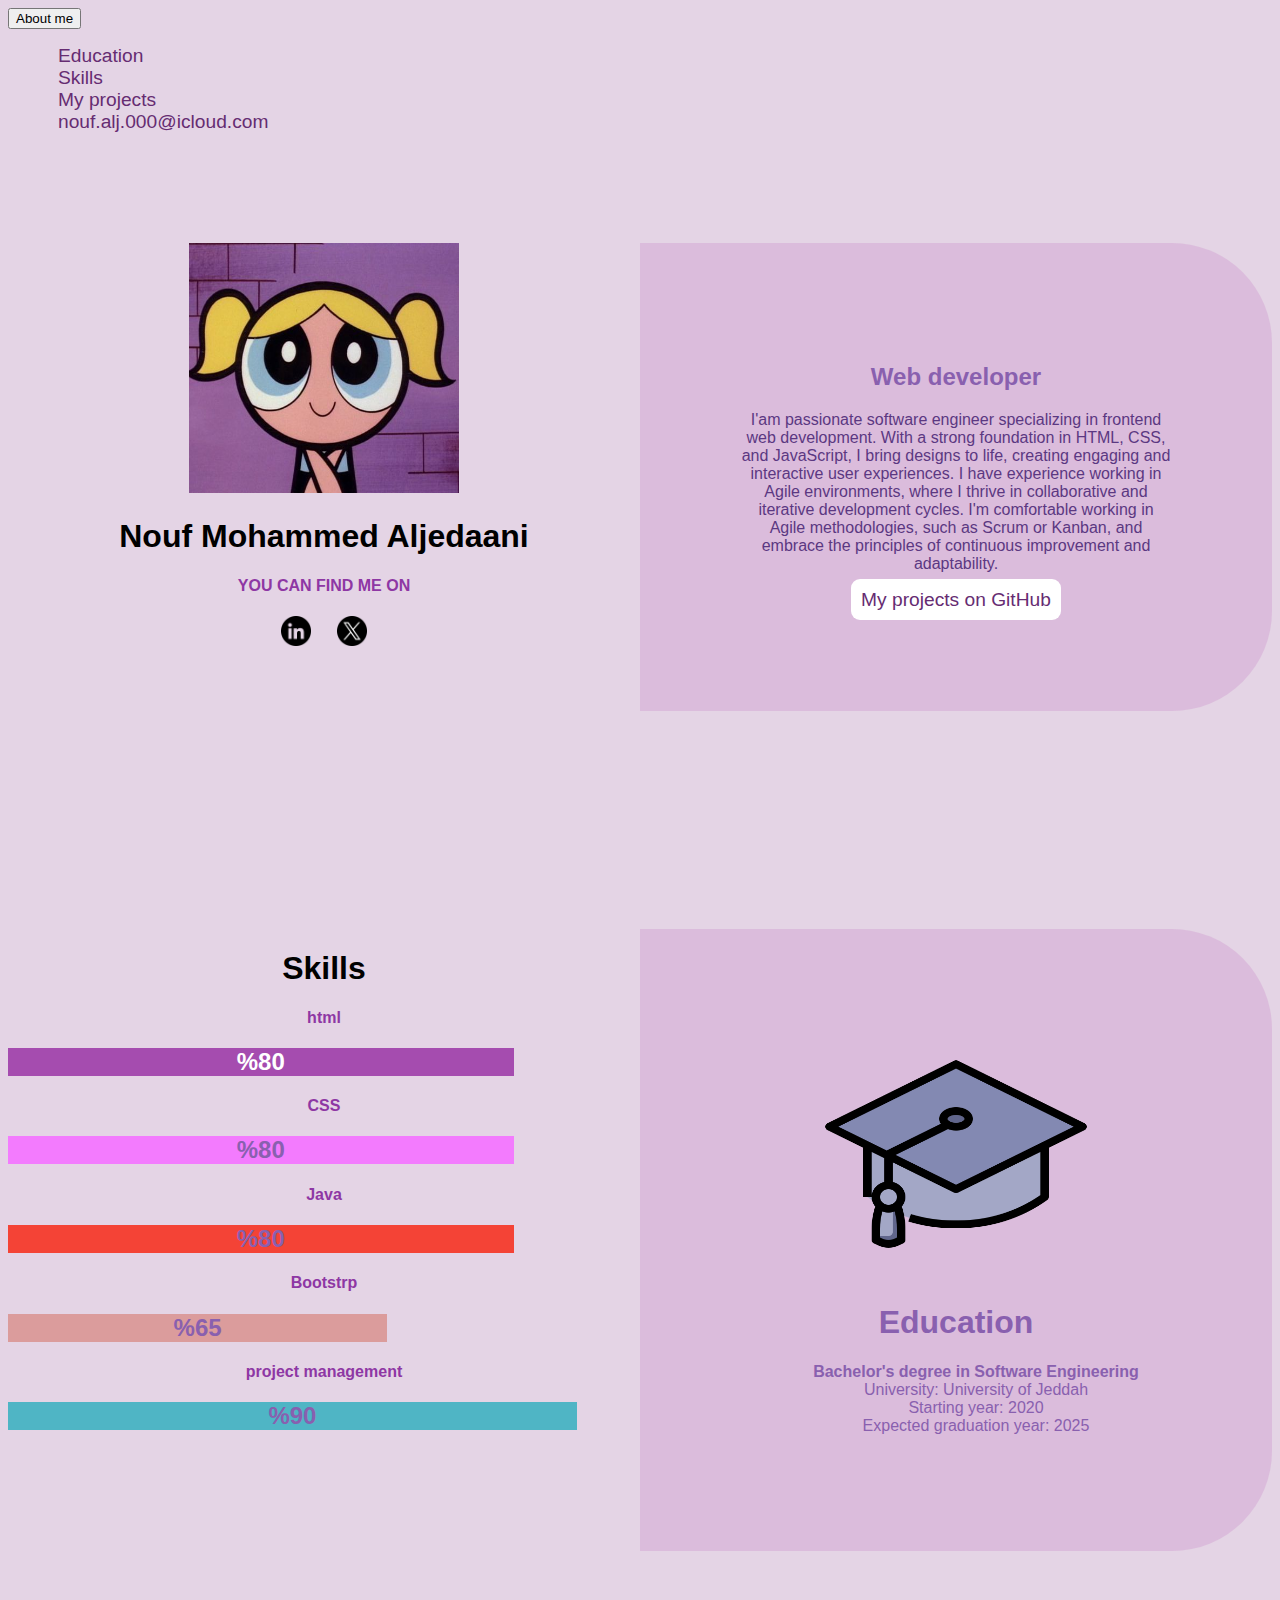
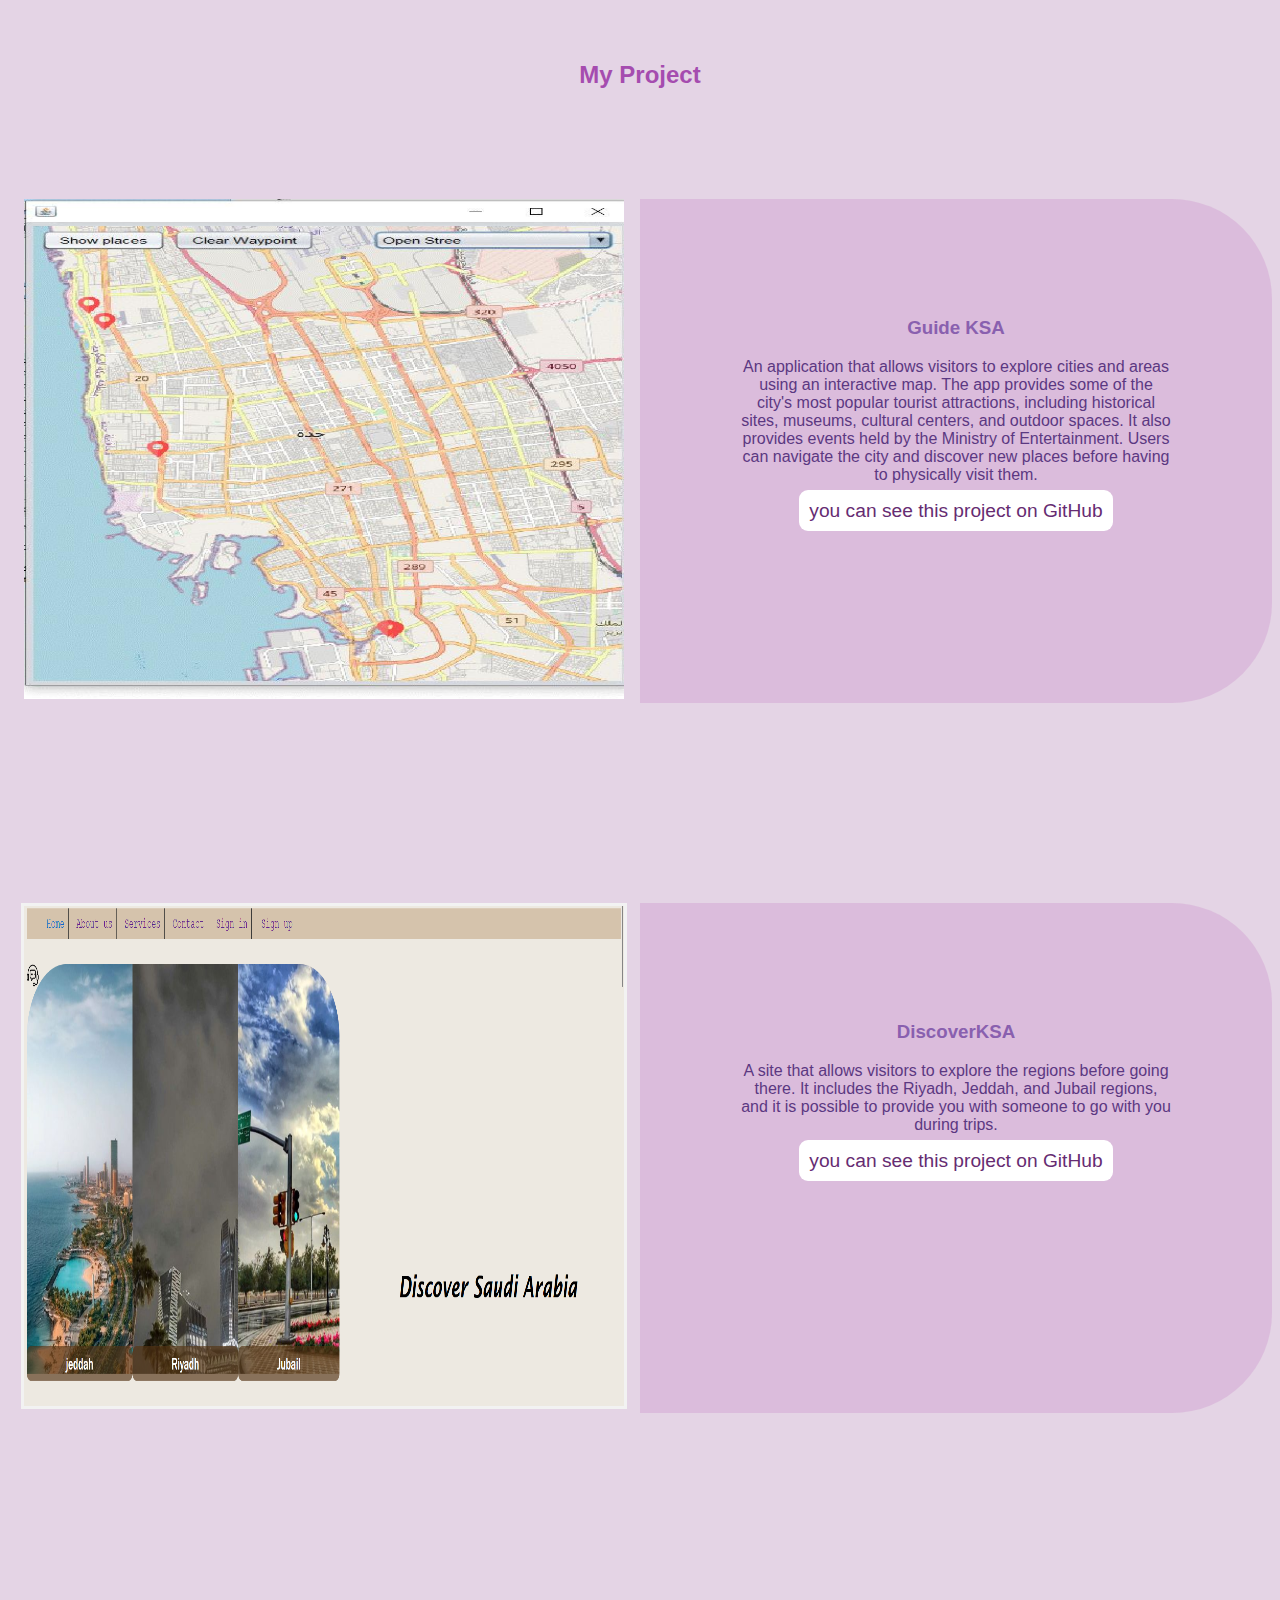
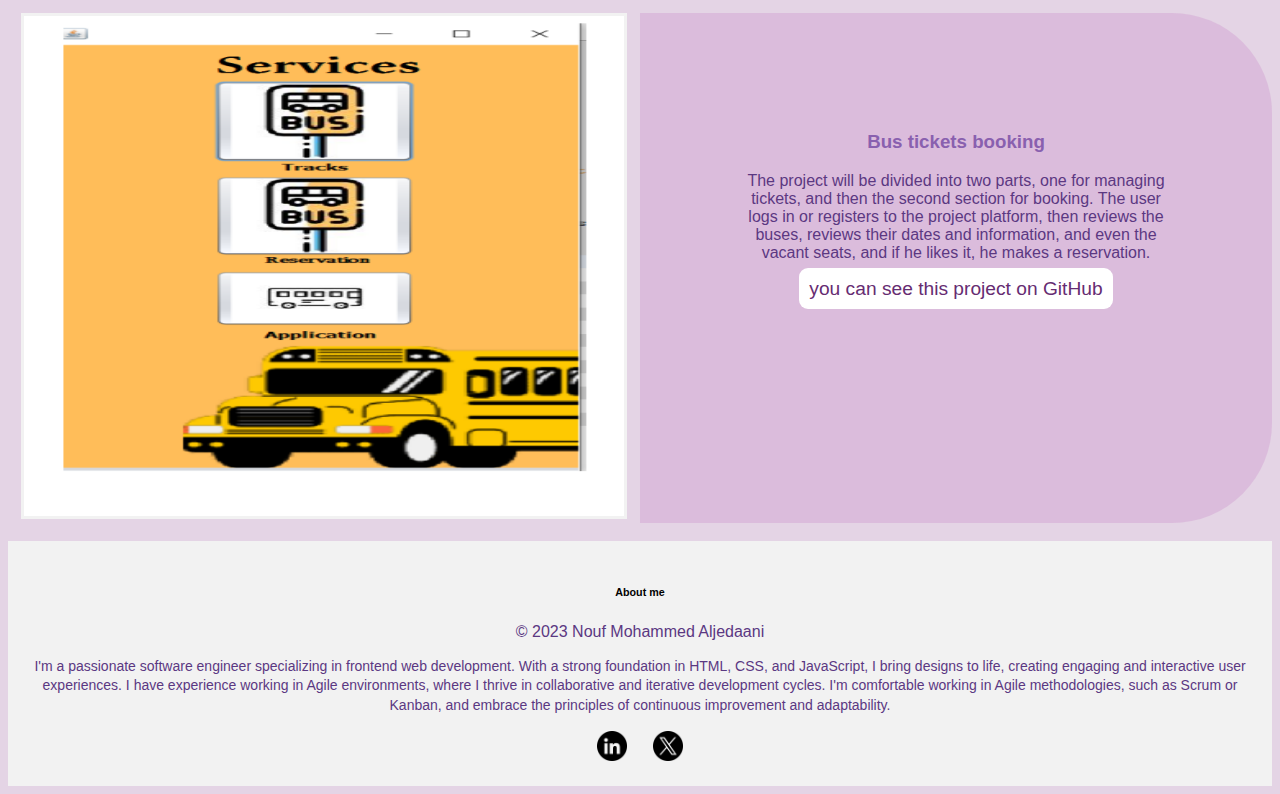
==== My_Resume/ForHtml/index.html @ b9fa80d3 "//change2" ====
<!DOCTYPE html>
<html lang="en">
<head>
    <meta charset="UTF-8">
    <meta name="viewport" content="width=device-width, initial-scale=1.0">
    <link href="https://cdn.jsdelivr.net/npm/bootstrap@5.3.2/dist/css/bootstrap.min.css" rel="stylesheet" integrity="sha384-T3c6CoIi6uLrA9TneNEoa7RxnatzjcDSCmG1MXxSR1GAsXEV/Dwwykc2MPK8M2HN" crossorigin="anonymous">
    <script src="https://cdn.jsdelivr.net/npm/bootstrap@5.3.2/dist/js/bootstrap.bundle.min.js" integrity="sha384-C6RzsynM9kWDrMNeT87bh95OGNyZPhcTNXj1NW7RuBCsyN/o0jlpcV8Qyq46cDfL" crossorigin="anonymous"></script>
    <title>HomePageForNouf</title>
    <link rel="stylesheet" href="/My_Resume/ForCSS/ForHomePage.css">
</head>
<body>

    <header>

        

<nav class="dropdown">
  <button class="btn bt-secondary dropdown-toggle" data-bs-toggle="dropdown" aria-expanded="false">
    About me
  </button>
  <ul class="dropdown-menu">
    <li><a class="dropdown-item" href="#Education">Education</a></li>
    <li><a class="dropdown-item" href="#Skills">Skills</a></li>
    <li><a class="dropdown-item" href="#Myprojects">My projects</a></li>
    <li><a class="dropdown-item" href="mailto:nouf.alj.000@icloud.com">nouf.alj.000@icloud.com</a></li>


  </ul>
</nav>

    </header>



    <main>

    <section class="Desgin_all_content">
   
        

        <section class="left_side" > <!--left side here i am going to put image and my SM-->

          
               
                  <img class="rounded-circle" src = "/My_Resume/image/NOuf.jpg" alt = "personal_image" width="270" height="250"><!--here i used bootsrap class rounded-circle-->
                  <h1>Nouf Mohammed Aljedaani</h1>
                

                
    
             
             <h4>YOU CAN FIND ME ON </h4>

              <a href="https://www.linkedin.com/in/nouf-mohammed-14ba9a284/" target="_blank"><img src="/My_Resume/image/linkedin.png" alt="" width="30" height="30"> </a>
              <a href="https://twitter.com/naz_nouf" target="_blank"><img src="/My_Resume/image/twitter(1).png" alt="" width="30" height="30"></a>



        </section>



        
        <section class="right_side"><!--right side-->

            <h2>Web developer</h2>

             <p>I'am passionate software engineer specializing in frontend web development.
                With a strong foundation in HTML, CSS, and JavaScript, I bring designs to life, 
                creating engaging and interactive user experiences.
                I have experience working in Agile environments, where I thrive in collaborative and iterative development cycles. 
                I'm comfortable working in Agile methodologies, such as Scrum or Kanban, and embrace the principles of continuous improvement and adaptability.</p>
          <a href="https://github.com/EngllNouf" class="GitHub" target="_blank">My projects on GitHub</a>
        </section>
    



        

      </section>



        






    <br><br><br><br>



   


<!--التعليمم-->
<br  id="Education"><br id="Skills">
  


<section class="Desgin_all_content">
 
        <section class="left_side"> <!--left side here i am going to put image and my SM-->
           
          <h1>Skills</h1>
             <h4>html</h4>
            <h2 class="html">%80</h2>
        
      
        
          
            <h4>CSS</h4> 
            <h2 class="css">%80</h2>
          

                      
            <h4>Java</h4>
            <h2 class="Java">%80</h2>
        
      
        
          
            <h4>Bootstrp</h4> 
            <h2 class="bootsrap">%65</h2>
           
                      
            <h4>project management</h4>
            <h2 class="JavaScript">%90</h2>
        
      
        
          
            
        
       
       
       
        
          </section>


  
        
        <section class="right_side"><!--right side-->
           
          <img  src = "/My_Resume/image/education.png"    alt = "education" width="270" height="250"><!--here i used bootsrap class rounded-circle-->
        
          <h1>Education</h1>
             
          
          <ul>
            <li>
              <strong>Bachelor's degree in Software Engineering</strong>
              <br>University: University of Jeddah
              <br>Starting year: 2020
              <br>Expected graduation year: 2025
            </li>
          </ul>

           
        </section>
   

        
</section>
 

      <br> <br><br><br><br>
      
      <h2 id="Myprojects">My Project</h2>


       
     
    <section class="Desgin_all_content">

       
      <section class="left_side">
        <img src="/My_Resume/image/guideKsa.jpg" alt="project1 pic for Guide KSA " width="600" height="500"> 
       </section>
       
        <section class="right_side">

          <h3>Guide KSA</h3>
          <p>An application that allows visitors to explore cities and areas using an interactive map. 
            The app provides some of the city's most popular tourist attractions, including historical sites, museums, cultural centers, 
            and outdoor spaces. It also provides events held by the Ministry of Entertainment.
             Users can navigate the city and discover new places before having to physically visit them.</p>
            <a href="https://github.com/EngllNouf/GuideKSA_LastUpdated" class="GitHub">you can see this project  on GitHub</a>
        </section>

      </section>  

     
        <br>  <br>  <br>  <br>  <br>
    
        <section class="Desgin_all_content">


        <section class="left_side">

          <img src="/My_Resume/image/discoverksa.png" alt="Project 1" width="600" height="500" class="imageOfProject">

         </section>
      

        <section class="right_side">
     
          <h3>DiscoverKSA</h3>
          <p>A site that allows visitors to explore the regions before going there. It includes the Riyadh, Jeddah, and Jubail regions, 
            and it is possible to provide you with someone to go with you during trips.</p>
           
             <a href="https://github.com/EngllNouf/DiscoverKSA" class="GitHub">you can see this project  on GitHub</a>
        </section>

        

      
      </section>

        
             
        
  
      <br>  <br>  <br>  <br>  <br>
    


    
              
      <section class="Desgin_all_content">
             
            <section class="left_side">
              <img src="/My_Resume/image/bus.png" alt="Project 1" width="600" height="500" class="imageOfProject">
                
          </section>
            <section class="right_side">
              <h3>Bus tickets booking</h3>
              <p>The project will be divided into two parts, one for managing tickets, and then the second section for 
                booking.
                The user logs in or registers to the project platform, then reviews the buses, reviews their dates and 
                information, and even the vacant seats, and if he likes it, he makes a reservation.</p>
             
                <a href="https://github.com/EngllNouf/Bus-tickets-booking" class="GitHub">you can see this project  on GitHub</a>
            </section>
          
           
           
          </section>
      
  
    
      <br>

      

</main>


<footer>

  <h6>About me</h6>

    <p>&copy; 2023 Nouf Mohammed Aljedaani</p>
    <div class="talk-footer">
      <p>I'm a passionate software engineer specializing in frontend web development. With a strong foundation in HTML, CSS, and JavaScript, I bring designs to life, creating engaging and interactive user experiences. I have experience working in Agile environments, where I thrive in collaborative and iterative development cycles. I'm comfortable working in Agile methodologies, such as Scrum or Kanban, and embrace the principles of continuous improvement and adaptability.</p>
    </div>

  <p></p>
  <a href="https://www.linkedin.com/in/nouf-mohammed-14ba9a284/"><img src="/My_Resume/image/linkedin.png" alt="" width="30" height="30"> </a>
  <a href="https://twitter.com/naz_nouf"><img src="/My_Resume/image/twitter(1).png" alt="" width="30" height="30"></a>


  

 




</footer>
---- My_Resume/ForCSS/ForHomePage.css ----
body {
  font-family: 'Gill Sans', 'Gill Sans MT', Calibri, 'Trebuchet MS', sans-serif;
  background-color: rgb(228, 212, 229);
}

a {
  color: rgb(102, 44, 114);
  text-decoration: none;
  font-size: larger;
  padding: 10px;
  border-radius: 9px;
}

.fornavlink:hover {
  background-color: rgb(117, 82, 114);
}

.GitHub:link {
  background-color: rgb(255, 255, 255);
}

.Desgin_all_content {
  display: grid;
  grid-template-columns: 1fr 1fr;
  margin-top: 110px;
}

.left_side {
  text-align: center;
}

.right_side {
  padding-top: 111px;
  text-align: center;
  padding: 100px;
  background-color: rgba(209, 156, 209, 0.426);
  border-radius: 0px 100px 100px 0px;
  color: rgb(137, 96, 175);
}
ul{
  list-style: none;
}

.html {
  width: 80%;
  background-color: #34906e;
}
.css {
  width: 80%;
  background-color: #f37bfe;
}
.Java {
  width: 80%;
  background-color: #f44336;
}
.bootsrap {
  width: 60%;
  background-color: #db9c9c;
}
.JavaScript {
  width: 90%;
  background-color: #4fb5c5;
}

h2 {
  color: rgb(137, 96, 175);
}

p {
  color: rgb(91, 56, 130);
}

h4 {
  color: rgb(142, 55, 164);
}
#Myprojects{
   
  text-align: center;
  color: #a54caf;   
}
.Skills {
  width: 200px;
  padding: 10px;
  border-radius: 5px;
  margin-bottom: 10px;
}

.html {
  background-color: #a54caf;
  color: white;
}

footer {
  background-color: #f2f2f2;
  padding: 20px;
  text-align: center;
}

.talk-footer {
  font-size: 14px;
  line-height: 1.4;
  color: #777777;
}

.BigContiner {
  display: grid;
  grid-template-columns: 1fr 1fr;
}

.imageOfProject {
  border: 3px solid #f2f2f2;
}

h1 {
  text-align: center;
}


@media screen and (max-width: 576px) {
  .Desgin_all_content {
    display: grid;
    grid-template-columns: 1fr;
    
  }
}




@media screen and (min-width: 357px) and (max-width: 992px) {
  .Desgin_all_content {
    
   
    display: grid;
    grid-template-columns: 1fr;
    
  }
  .left_side{
    width: 800px;

}

}
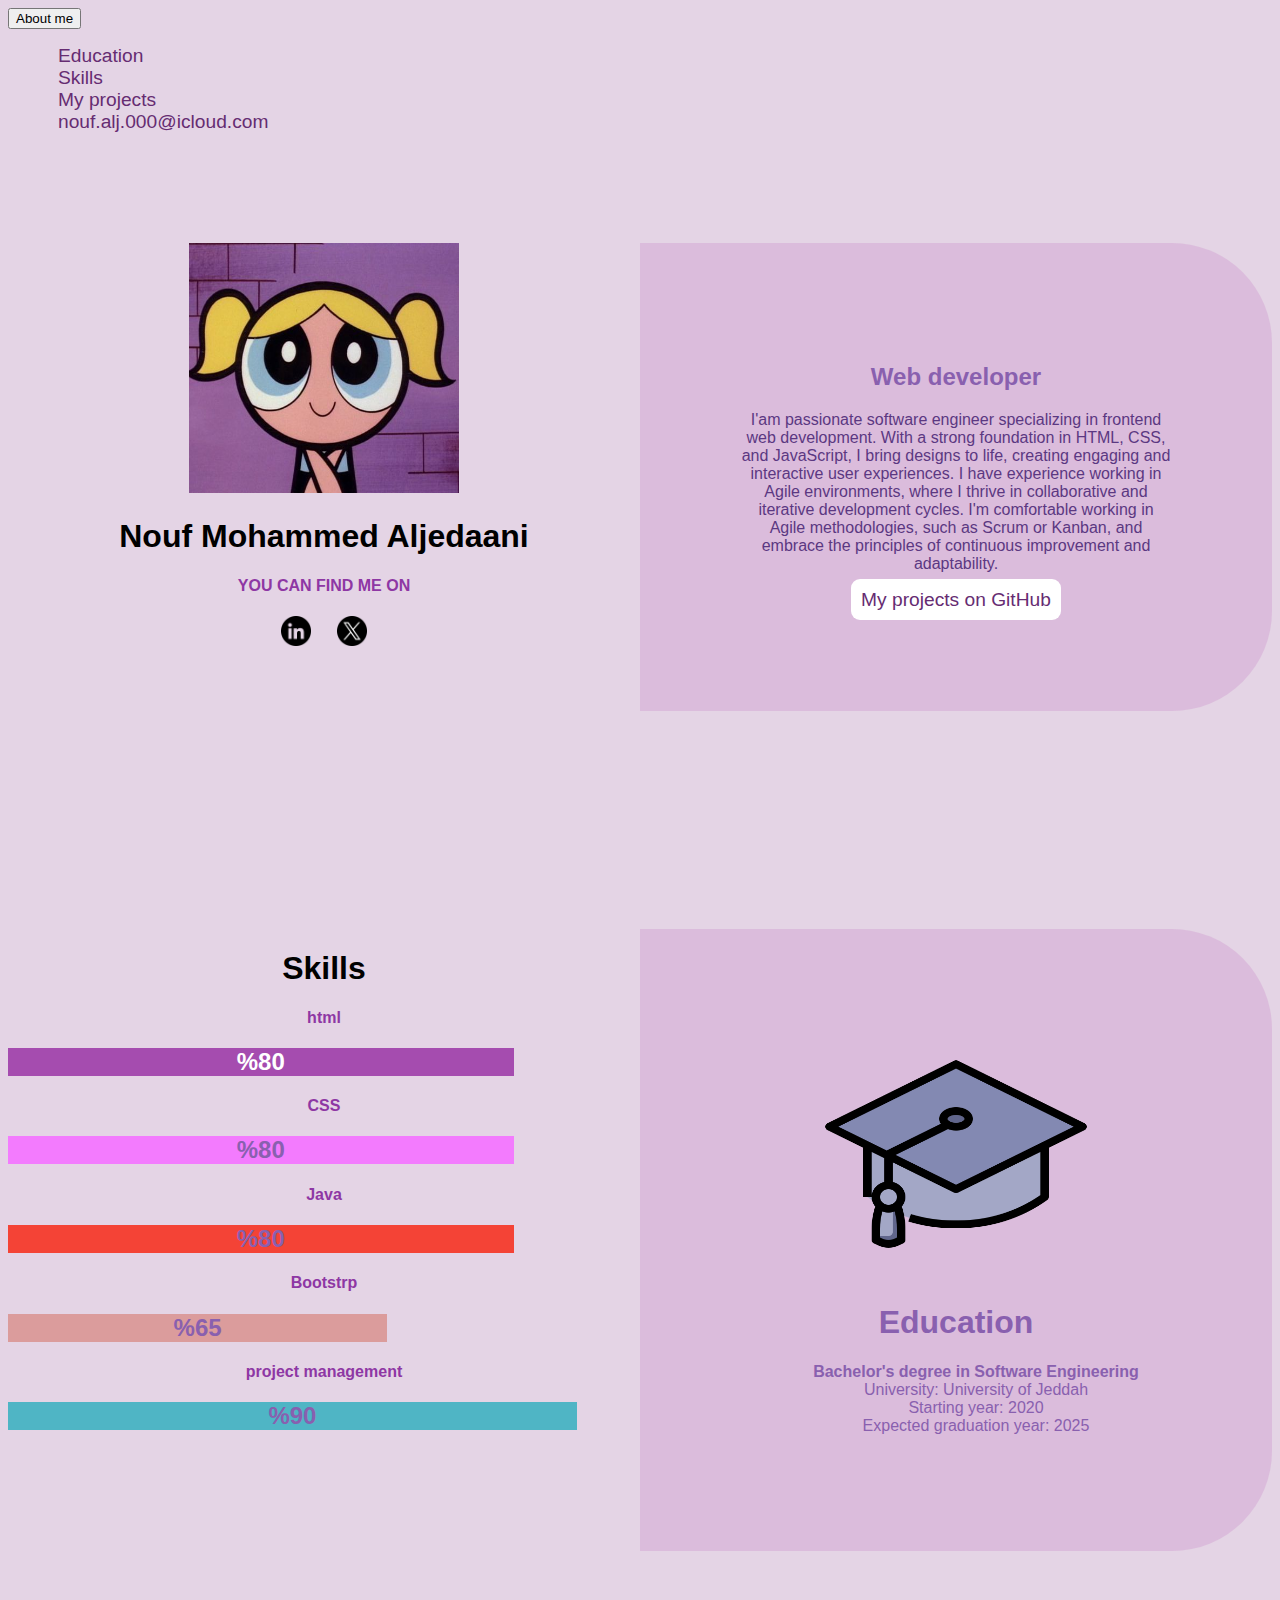
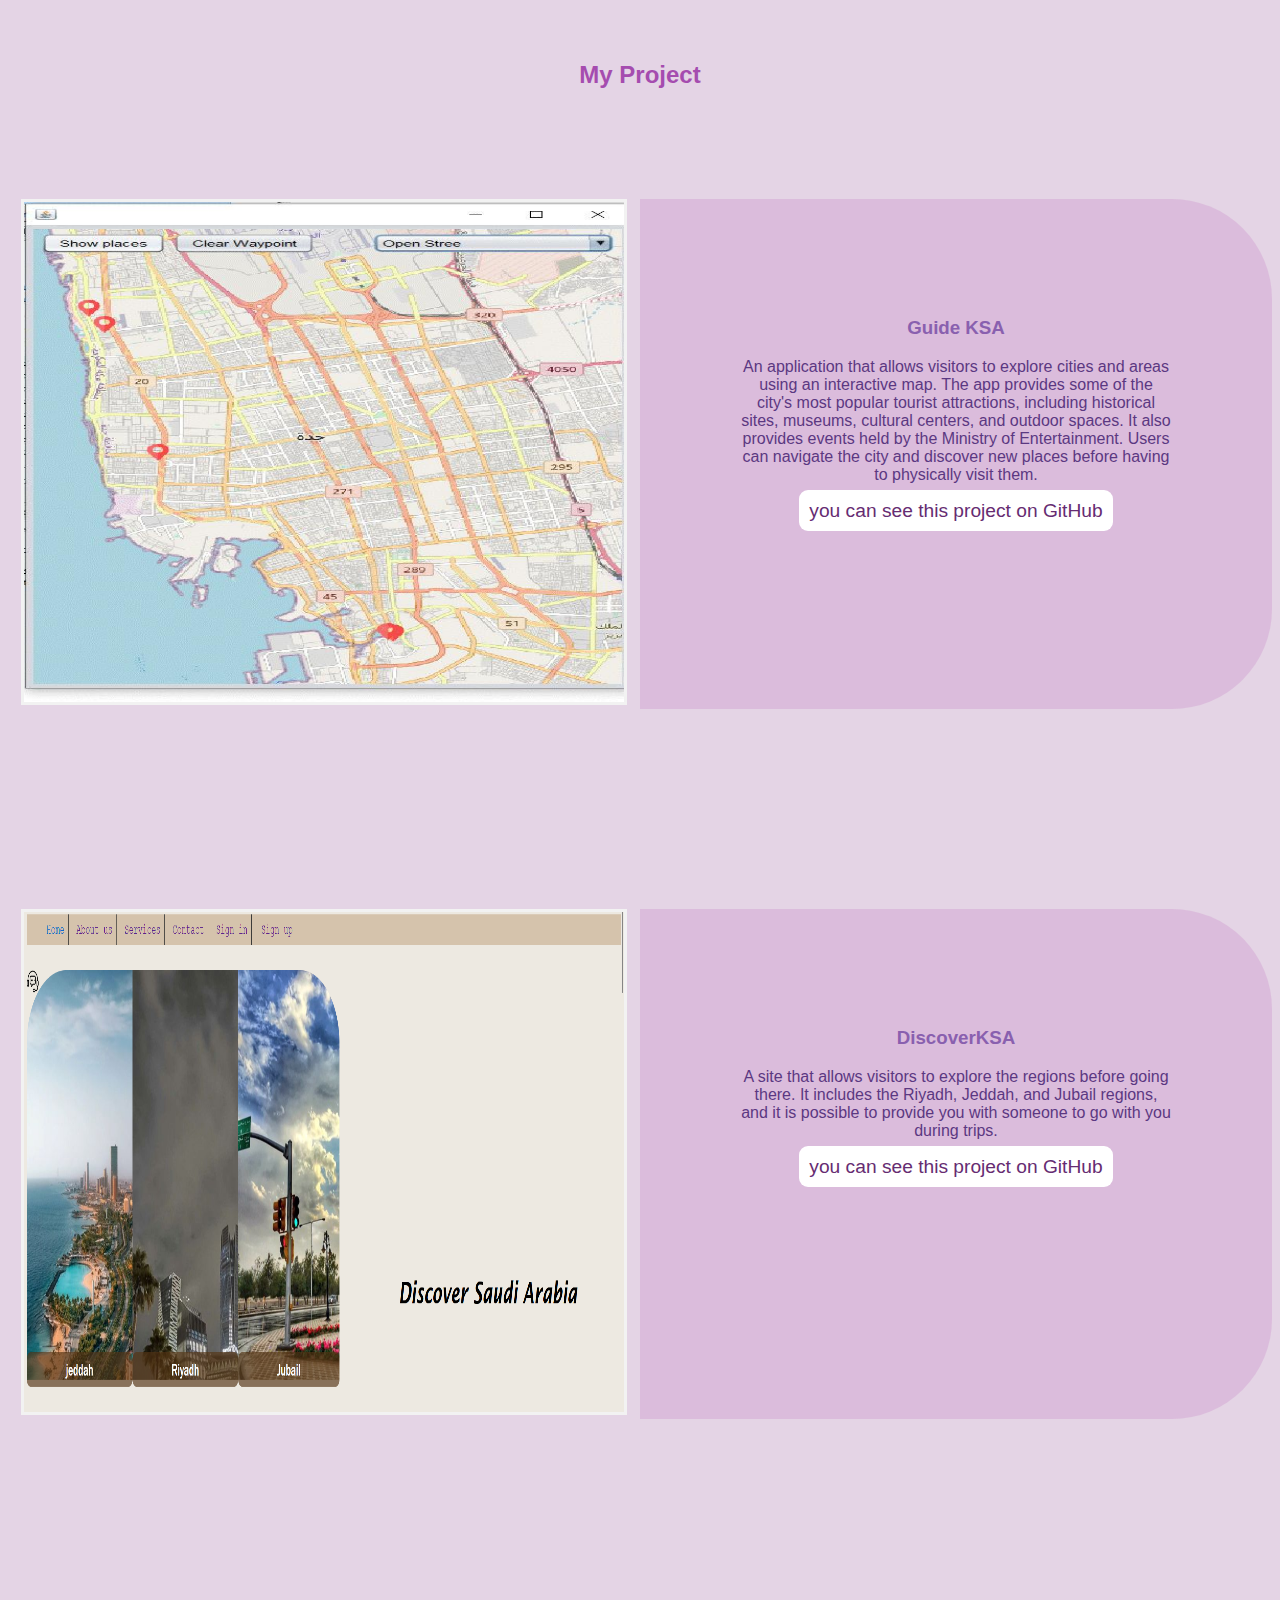
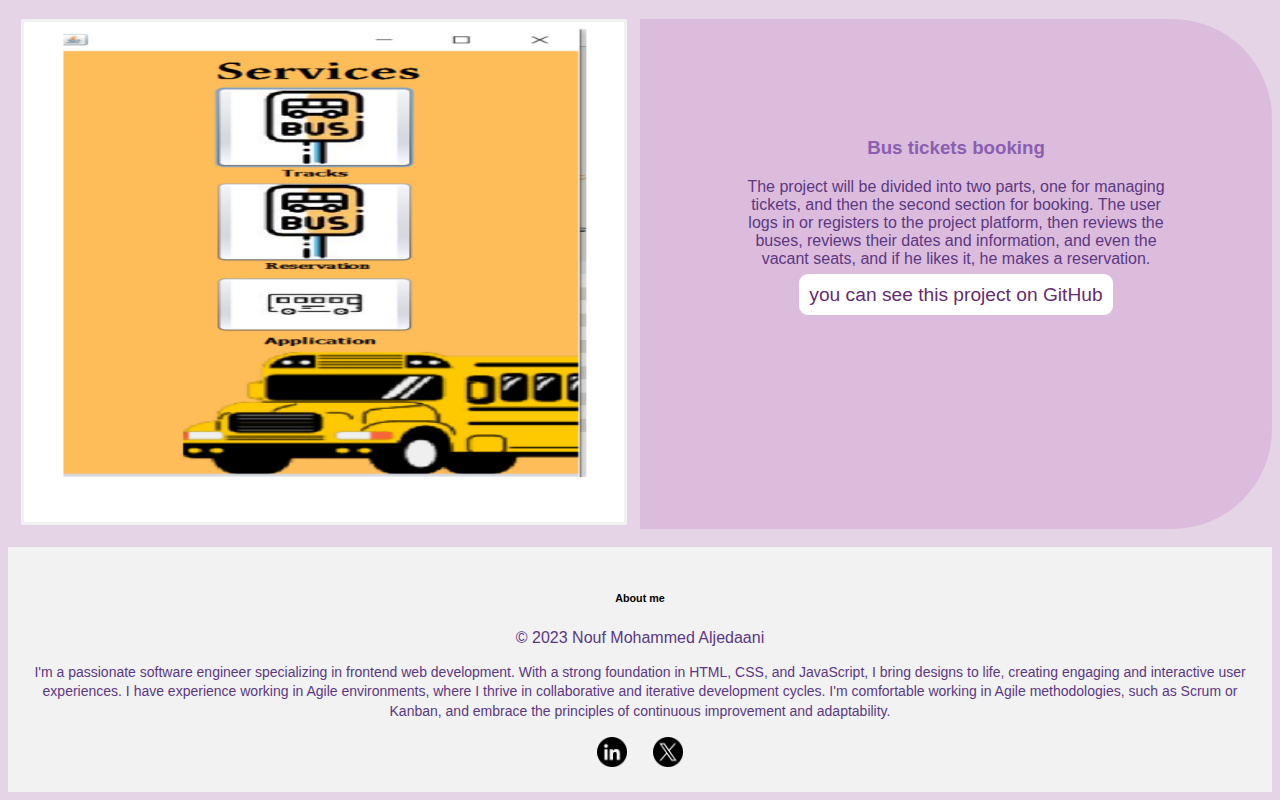
==== commit c7ac1e38: "last changes" ====
--- a/My_Resume/ForHtml/index.html
+++ b/My_Resume/ForHtml/index.html
@@ -6,7 +6,7 @@
     <link href="https://cdn.jsdelivr.net/npm/bootstrap@5.3.2/dist/css/bootstrap.min.css" rel="stylesheet" integrity="sha384-T3c6CoIi6uLrA9TneNEoa7RxnatzjcDSCmG1MXxSR1GAsXEV/Dwwykc2MPK8M2HN" crossorigin="anonymous">
     <script src="https://cdn.jsdelivr.net/npm/bootstrap@5.3.2/dist/js/bootstrap.bundle.min.js" integrity="sha384-C6RzsynM9kWDrMNeT87bh95OGNyZPhcTNXj1NW7RuBCsyN/o0jlpcV8Qyq46cDfL" crossorigin="anonymous"></script>
     <title>HomePageForNouf</title>
-    <link rel="stylesheet" href="/My_Resume/ForCSS/ForHomePage.css">
+    <link rel="stylesheet" href="../ForCSS/ForHomePage.css">
 </head>
 <body>
 
@@ -42,7 +42,7 @@
 
           
                
-                  <img class="rounded-circle" src = "/My_Resume/image/NOuf.jpg" alt = "personal_image" width="270" height="250"><!--here i used bootsrap class rounded-circle-->
+                  <img class="rounded-circle" src = "../image/NOuf.jpg" alt = "personal_image" width="270" height="250"><!--here i used bootsrap class rounded-circle-->
                   <h1>Nouf Mohammed Aljedaani</h1>
                 
 
@@ -51,8 +51,8 @@
              
              <h4>YOU CAN FIND ME ON </h4>
 
-              <a href="https://www.linkedin.com/in/nouf-mohammed-14ba9a284/" target="_blank"><img src="/My_Resume/image/linkedin.png" alt="" width="30" height="30"> </a>
-              <a href="https://twitter.com/naz_nouf" target="_blank"><img src="/My_Resume/image/twitter(1).png" alt="" width="30" height="30"></a>
+              <a href="https://www.linkedin.com/in/nouf-mohammed-14ba9a284/" target="_blank"><img src="../image/linkedin.png" alt="" width="30" height="30"> </a>
+              <a href="https://twitter.com/naz_nouf" target="_blank"><img src="../image/twitter(1).png" alt="" width="30" height="30"></a>
 
 
 
@@ -146,7 +146,7 @@
         
         <section class="right_side"><!--right side-->
            
-          <img  src = "/My_Resume/image/education.png"    alt = "education" width="270" height="250"><!--here i used bootsrap class rounded-circle-->
+          <img  src = "../image/education.png"    alt = "education" width="270" height="250">
         
           <h1>Education</h1>
              
@@ -179,7 +179,7 @@
 
        
       <section class="left_side">
-        <img src="/My_Resume/image/guideKsa.jpg" alt="project1 pic for Guide KSA " width="600" height="500"> 
+        <img src="../image/guideKsa.jpg" alt="project1 pic for Guide KSA " width="600" height="500"  class="imageOfProject"> 
        </section>
        
         <section class="right_side">
@@ -202,7 +202,7 @@
 
         <section class="left_side">
 
-          <img src="/My_Resume/image/discoverksa.png" alt="Project 1" width="600" height="500" class="imageOfProject">
+          <img src="../image/discoverksa.png" alt="Project 2" width="600" height="500" class="imageOfProject">
 
          </section>
       
@@ -234,7 +234,7 @@
       <section class="Desgin_all_content">
              
             <section class="left_side">
-              <img src="/My_Resume/image/bus.png" alt="Project 1" width="600" height="500" class="imageOfProject">
+              <img src="../image/bus.png" alt="Project 3" width="600" height="500" class="imageOfProject">
                 
           </section>
             <section class="right_side">
@@ -270,8 +270,8 @@
     </div>
 
   <p></p>
-  <a href="https://www.linkedin.com/in/nouf-mohammed-14ba9a284/"><img src="/My_Resume/image/linkedin.png" alt="" width="30" height="30"> </a>
-  <a href="https://twitter.com/naz_nouf"><img src="/My_Resume/image/twitter(1).png" alt="" width="30" height="30"></a>
+  <a href="https://www.linkedin.com/in/nouf-mohammed-14ba9a284/"><img src="../image/linkedin.png" alt="linked in image" width="30" height="30"> </a>
+  <a href="https://twitter.com/naz_nouf"><img src="../image/twitter(1).png" alt="X image" width="30" height="30"></a>
 
 
   
--- a/My_Resume/ForCSS/ForHomePage.css
+++ b/My_Resume/ForCSS/ForHomePage.css
@@ -102,10 +102,7 @@
   color: #777777;
 }
 
-.BigContiner {
-  display: grid;
-  grid-template-columns: 1fr 1fr;
-}
+
 
 .imageOfProject {
   border: 3px solid #f2f2f2;
@@ -116,29 +113,51 @@
 }
 
 
+
+
+
+
+
 @media screen and (max-width: 576px) {
   .Desgin_all_content {
     display: grid;
     grid-template-columns: 1fr;
+    margin: 0;
     
+
+  }
+
+
+  .right_side {
+    width: 375px;
+    background-color: rgba(201, 175, 201, 0.426);
+    border-radius: 100px 100px 100px 100px;
+    color: rgb(137, 96, 175);
+  }
+
+  .imageOfProject{
+    height: 200px;
+    width: 200px;
+  }
+
+ 
+
+  a{
+
+    font-size: x-small;
+
   }
 }
 
 
-
-
-@media screen and (min-width: 357px) and (max-width: 992px) {
+@media screen and (max-width: 768px){
   .Desgin_all_content {
-    
-   
     display: grid;
     grid-template-columns: 1fr;
+    margin: 0;
     
+    
+
   }
-  .left_side{
-    width: 800px;
 
-}
-
-}
-
+}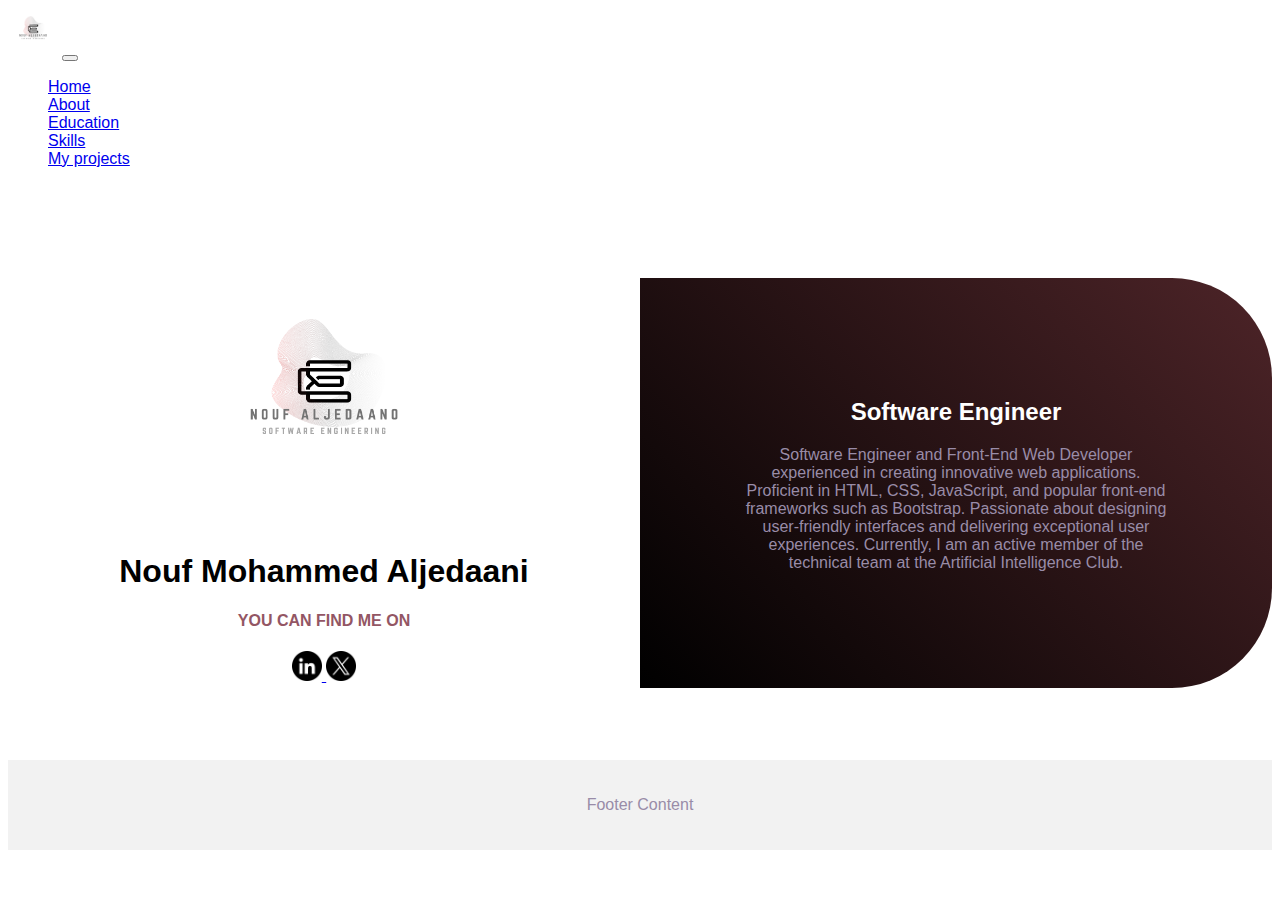
==== commit 6ebe5077: "NOuf" ====
--- a/My_Resume/ForHtml/index.html
+++ b/My_Resume/ForHtml/index.html
@@ -10,25 +10,36 @@
 </head>
 <body>
 
-    <header>
-
-        
-
-<nav class="dropdown">
-  <button class="btn bt-secondary dropdown-toggle" data-bs-toggle="dropdown" aria-expanded="false">
-    About me
-  </button>
-  <ul class="dropdown-menu">
-    <li><a class="dropdown-item" href="#Education">Education</a></li>
-    <li><a class="dropdown-item" href="#Skills">Skills</a></li>
-    <li><a class="dropdown-item" href="#Myprojects">My projects</a></li>
-    <li><a class="dropdown-item" href="mailto:nouf.alj.000@icloud.com">nouf.alj.000@icloud.com</a></li>
-
-
-  </ul>
-</nav>
-
-    </header>
+  <header>
+    <nav class="navbar navbar-expand-lg navbar-dark bg-dark">
+      <div class="container-fluid">
+        <a class="navbar-brand ml-auto" href="#"><img src="../image/NoufMohammed.png " alt="Logo" width="50" height="50" class="rounded-circle"></a>
+        <button class="navbar-toggler" type="button" data-bs-toggle="collapse" data-bs-target="#navbarNav" aria-controls="navbarNav" aria-expanded="false" aria-label="Toggle navigation">
+          <span class="navbar-toggler-icon"></span>
+        </button>
+        <div class="collapse navbar-collapse" id="navbarNav">
+          <ul class="navbar-nav ms-md-auto gap-2">
+            <li class="nav-item rounded">
+              <a class="nav-link active" aria-current="page" href="#"><i class="bi bi-house-fill me-2"></i>Home</a>
+            </li>
+            <li class="nav-item rounded">
+              <a class="nav-link" href="#"><i class="bi bi-people-fill me-2"></i>About</a>
+            </li>
+            <li class="nav-item rounded">
+              <a class="nav-link" href="#"><i class="bi bi-telephone-fill me-2"></i>Education</a>
+            </li>
+            <li class="nav-item rounded">
+              <a class="nav-link" href="#"><i class="bi bi-telephone-fill me-2"></i>Skills</a>
+            </li>
+            <li class="nav-item rounded">
+              <a class="nav-link" href="#"><i class="bi bi-telephone-fill me-2"></i>My projects</a>
+            </li>
+          </ul>
+        </div>
+      </div>
+    </nav>
+  </header>
+  
 
 
 
@@ -42,7 +53,7 @@
 
           
                
-                  <img class="rounded-circle" src = "../image/NOuf.jpg" alt = "personal_image" width="270" height="250"><!--here i used bootsrap class rounded-circle-->
+                  <img class="rounded-circle" src = "../image/NoufMohammed.png" alt = "personal_image" width="270" height="250"><!--here i used bootsrap class rounded-circle-->
                   <h1>Nouf Mohammed Aljedaani</h1>
                 
 
@@ -63,14 +74,10 @@
         
         <section class="right_side"><!--right side-->
 
-            <h2>Web developer</h2>
+            <h2>Software Engineer</h2>
 
-             <p>I'am passionate software engineer specializing in frontend web development.
-                With a strong foundation in HTML, CSS, and JavaScript, I bring designs to life, 
-                creating engaging and interactive user experiences.
-                I have experience working in Agile environments, where I thrive in collaborative and iterative development cycles. 
-                I'm comfortable working in Agile methodologies, such as Scrum or Kanban, and embrace the principles of continuous improvement and adaptability.</p>
-          <a href="https://github.com/EngllNouf" class="GitHub" target="_blank">My projects on GitHub</a>
+             <p>Software Engineer and Front-End Web Developer experienced in creating innovative web applications. Proficient in HTML, CSS, JavaScript, and popular front-end frameworks such as Bootstrap. 
+              Passionate about designing user-friendly interfaces and delivering exceptional user experiences. Currently, I am an active member of the technical team at the Artificial Intelligence Club.</p>
         </section>
     
 
@@ -96,185 +103,14 @@
    
 
 
-<!--التعليمم-->
-<br  id="Education"><br id="Skills">
-  
 
-
-<section class="Desgin_all_content">
- 
-        <section class="left_side"> <!--left side here i am going to put image and my SM-->
-           
-          <h1>Skills</h1>
-             <h4>html</h4>
-            <h2 class="html">%80</h2>
-        
-      
-        
-          
-            <h4>CSS</h4> 
-            <h2 class="css">%80</h2>
-          
-
-                      
-            <h4>Java</h4>
-            <h2 class="Java">%80</h2>
-        
-      
-        
-          
-            <h4>Bootstrp</h4> 
-            <h2 class="bootsrap">%65</h2>
-           
-                      
-            <h4>project management</h4>
-            <h2 class="JavaScript">%90</h2>
-        
-      
-        
-          
-            
-        
-       
-       
-       
-        
-          </section>
-
-
-  
-        
-        <section class="right_side"><!--right side-->
-           
-          <img  src = "../image/education.png"    alt = "education" width="270" height="250">
-        
-          <h1>Education</h1>
-             
-          
-          <ul>
-            <li>
-              <strong>Bachelor's degree in Software Engineering</strong>
-              <br>University: University of Jeddah
-              <br>Starting year: 2020
-              <br>Expected graduation year: 2025
-            </li>
-          </ul>
-
-           
-        </section>
-   
-
-        
-</section>
- 
-
-      <br> <br><br><br><br>
-      
-      <h2 id="Myprojects">My Project</h2>
-
-
-       
-     
-    <section class="Desgin_all_content">
-
-       
-      <section class="left_side">
-        <img src="../image/guideKsa.jpg" alt="project1 pic for Guide KSA " width="600" height="500"  class="imageOfProject"> 
-       </section>
-       
-        <section class="right_side">
-
-          <h3>Guide KSA</h3>
-          <p>An application that allows visitors to explore cities and areas using an interactive map. 
-            The app provides some of the city's most popular tourist attractions, including historical sites, museums, cultural centers, 
-            and outdoor spaces. It also provides events held by the Ministry of Entertainment.
-             Users can navigate the city and discover new places before having to physically visit them.</p>
-            <a href="https://github.com/EngllNouf/GuideKSA_LastUpdated" class="GitHub">you can see this project  on GitHub</a>
-        </section>
-
-      </section>  
-
-     
-        <br>  <br>  <br>  <br>  <br>
-    
-        <section class="Desgin_all_content">
-
-
-        <section class="left_side">
-
-          <img src="../image/discoverksa.png" alt="Project 2" width="600" height="500" class="imageOfProject">
-
-         </section>
-      
-
-        <section class="right_side">
-     
-          <h3>DiscoverKSA</h3>
-          <p>A site that allows visitors to explore the regions before going there. It includes the Riyadh, Jeddah, and Jubail regions, 
-            and it is possible to provide you with someone to go with you during trips.</p>
-           
-             <a href="https://github.com/EngllNouf/DiscoverKSA" class="GitHub">you can see this project  on GitHub</a>
-        </section>
-
-        
-
-      
-      </section>
-
-        
-             
-        
-  
-      <br>  <br>  <br>  <br>  <br>
-    
-
-
-    
-              
-      <section class="Desgin_all_content">
-             
-            <section class="left_side">
-              <img src="../image/bus.png" alt="Project 3" width="600" height="500" class="imageOfProject">
-                
-          </section>
-            <section class="right_side">
-              <h3>Bus tickets booking</h3>
-              <p>The project will be divided into two parts, one for managing tickets, and then the second section for 
-                booking.
-                The user logs in or registers to the project platform, then reviews the buses, reviews their dates and 
-                information, and even the vacant seats, and if he likes it, he makes a reservation.</p>
-             
-                <a href="https://github.com/EngllNouf/Bus-tickets-booking" class="GitHub">you can see this project  on GitHub</a>
-            </section>
-          
-           
-           
-          </section>
-      
-  
-    
-      <br>
-
-      
-
-</main>
 
 
 <footer>
 
-  <h6>About me</h6>
-
-    <p>&copy; 2023 Nouf Mohammed Aljedaani</p>
-    <div class="talk-footer">
-      <p>I'm a passionate software engineer specializing in frontend web development. With a strong foundation in HTML, CSS, and JavaScript, I bring designs to life, creating engaging and interactive user experiences. I have experience working in Agile environments, where I thrive in collaborative and iterative development cycles. I'm comfortable working in Agile methodologies, such as Scrum or Kanban, and embrace the principles of continuous improvement and adaptability.</p>
-    </div>
-
-  <p></p>
-  <a href="https://www.linkedin.com/in/nouf-mohammed-14ba9a284/"><img src="../image/linkedin.png" alt="linked in image" width="30" height="30"> </a>
-  <a href="https://twitter.com/naz_nouf"><img src="../image/twitter(1).png" alt="X image" width="30" height="30"></a>
-
-
-  
+  <div class="bg-dark text-white">
+    <p class="text-center p-4 m-0">Footer Content</p>
+  </div>
 
  
 
--- a/My_Resume/ForCSS/ForHomePage.css
+++ b/My_Resume/ForCSS/ForHomePage.css
@@ -1,24 +1,13 @@
 body {
   font-family: 'Gill Sans', 'Gill Sans MT', Calibri, 'Trebuchet MS', sans-serif;
-  background-color: rgb(228, 212, 229);
-}
-
-a {
-  color: rgb(102, 44, 114);
-  text-decoration: none;
-  font-size: larger;
-  padding: 10px;
-  border-radius: 9px;
-}
-
-.fornavlink:hover {
-  background-color: rgb(117, 82, 114);
-}
-
-.GitHub:link {
   background-color: rgb(255, 255, 255);
 }
 
+
+
+
+.GitHub:link {
+  background: linear-gradient(45deg, #000000 , #000000);}
 .Desgin_all_content {
   display: grid;
   grid-template-columns: 1fr 1fr;
@@ -33,45 +22,26 @@
   padding-top: 111px;
   text-align: center;
   padding: 100px;
-  background-color: rgba(209, 156, 209, 0.426);
   border-radius: 0px 100px 100px 0px;
-  color: rgb(137, 96, 175);
-}
+  background: linear-gradient(45deg, #000000 , #4d2428);}
+
+ 
+
 ul{
   list-style: none;
 }
 
-.html {
-  width: 80%;
-  background-color: #34906e;
-}
-.css {
-  width: 80%;
-  background-color: #f37bfe;
-}
-.Java {
-  width: 80%;
-  background-color: #f44336;
-}
-.bootsrap {
-  width: 60%;
-  background-color: #db9c9c;
-}
-.JavaScript {
-  width: 90%;
-  background-color: #4fb5c5;
-}
 
 h2 {
-  color: rgb(137, 96, 175);
+  color: rgb(255, 255, 255);
 }
 
 p {
-  color: rgb(91, 56, 130);
+  color: rgb(153, 140, 168);
 }
 
 h4 {
-  color: rgb(142, 55, 164);
+  color: rgb(147, 86, 100);
 }
 #Myprojects{
    
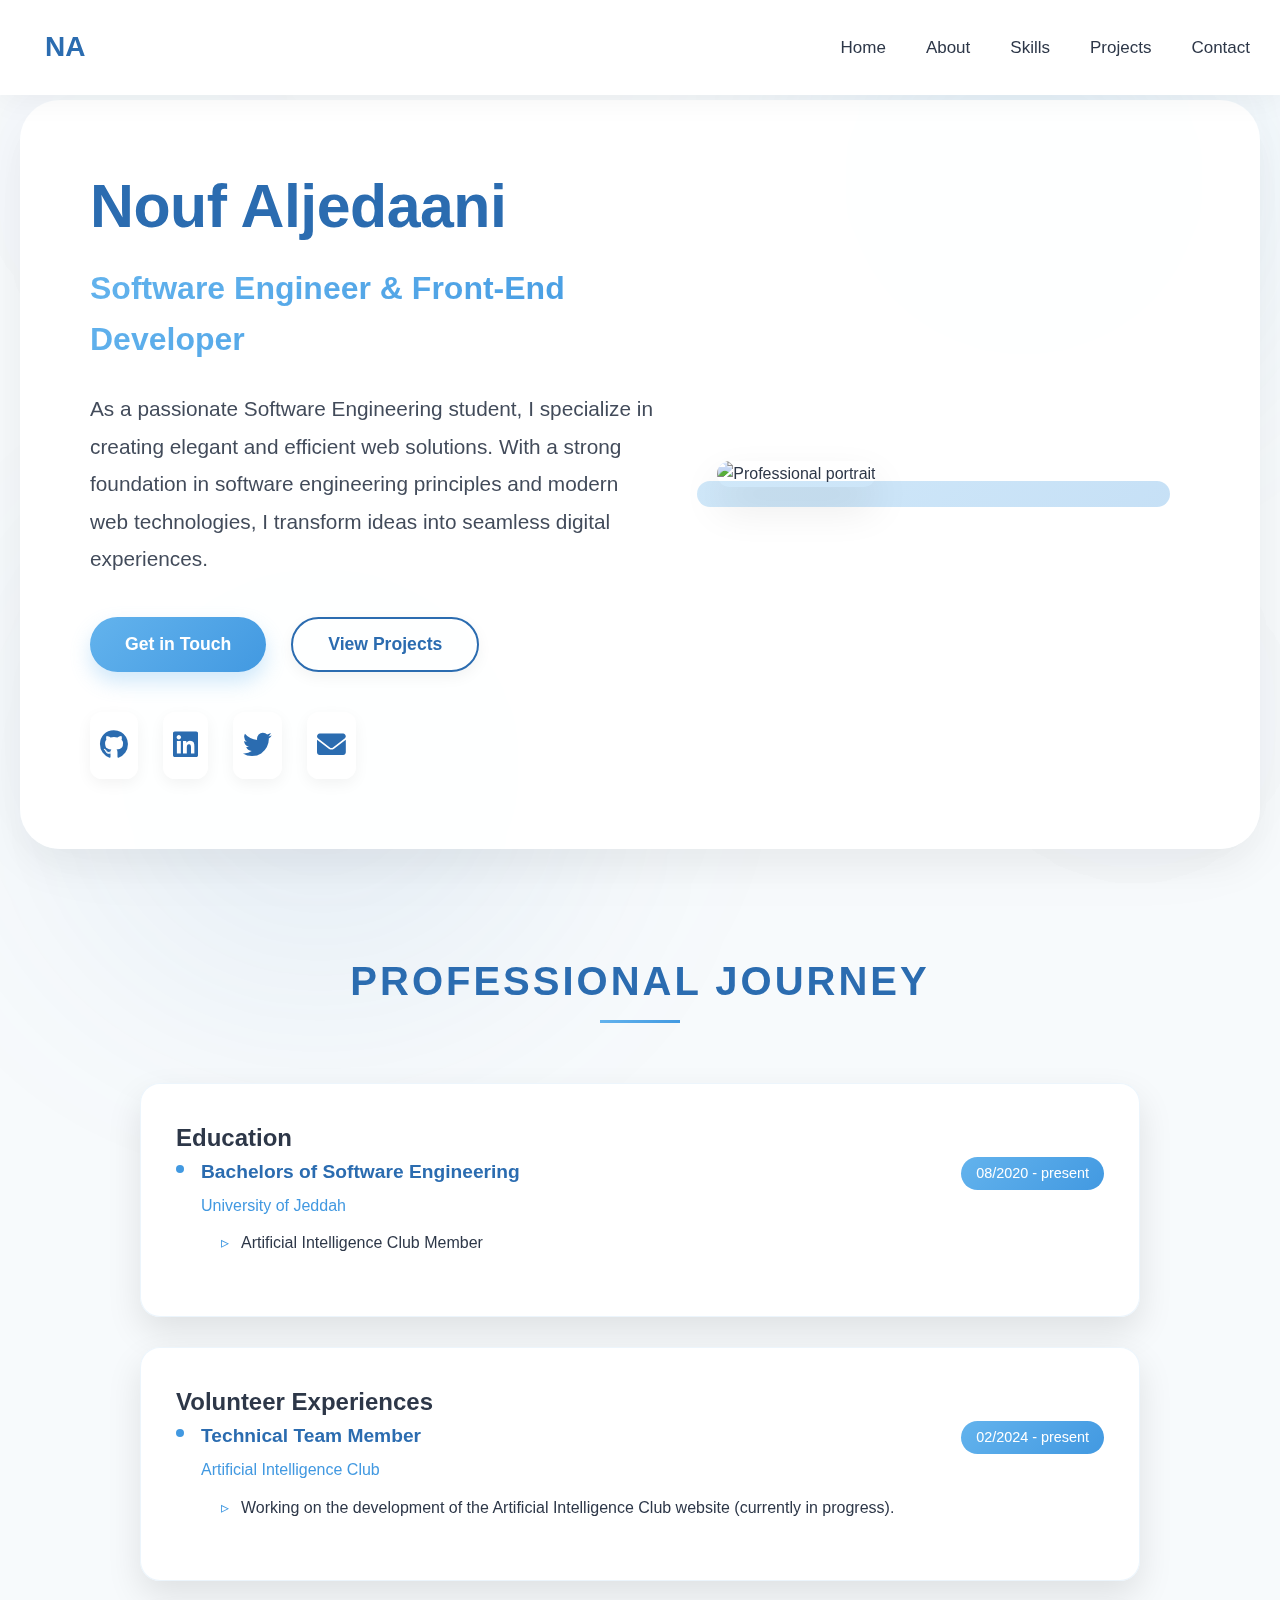
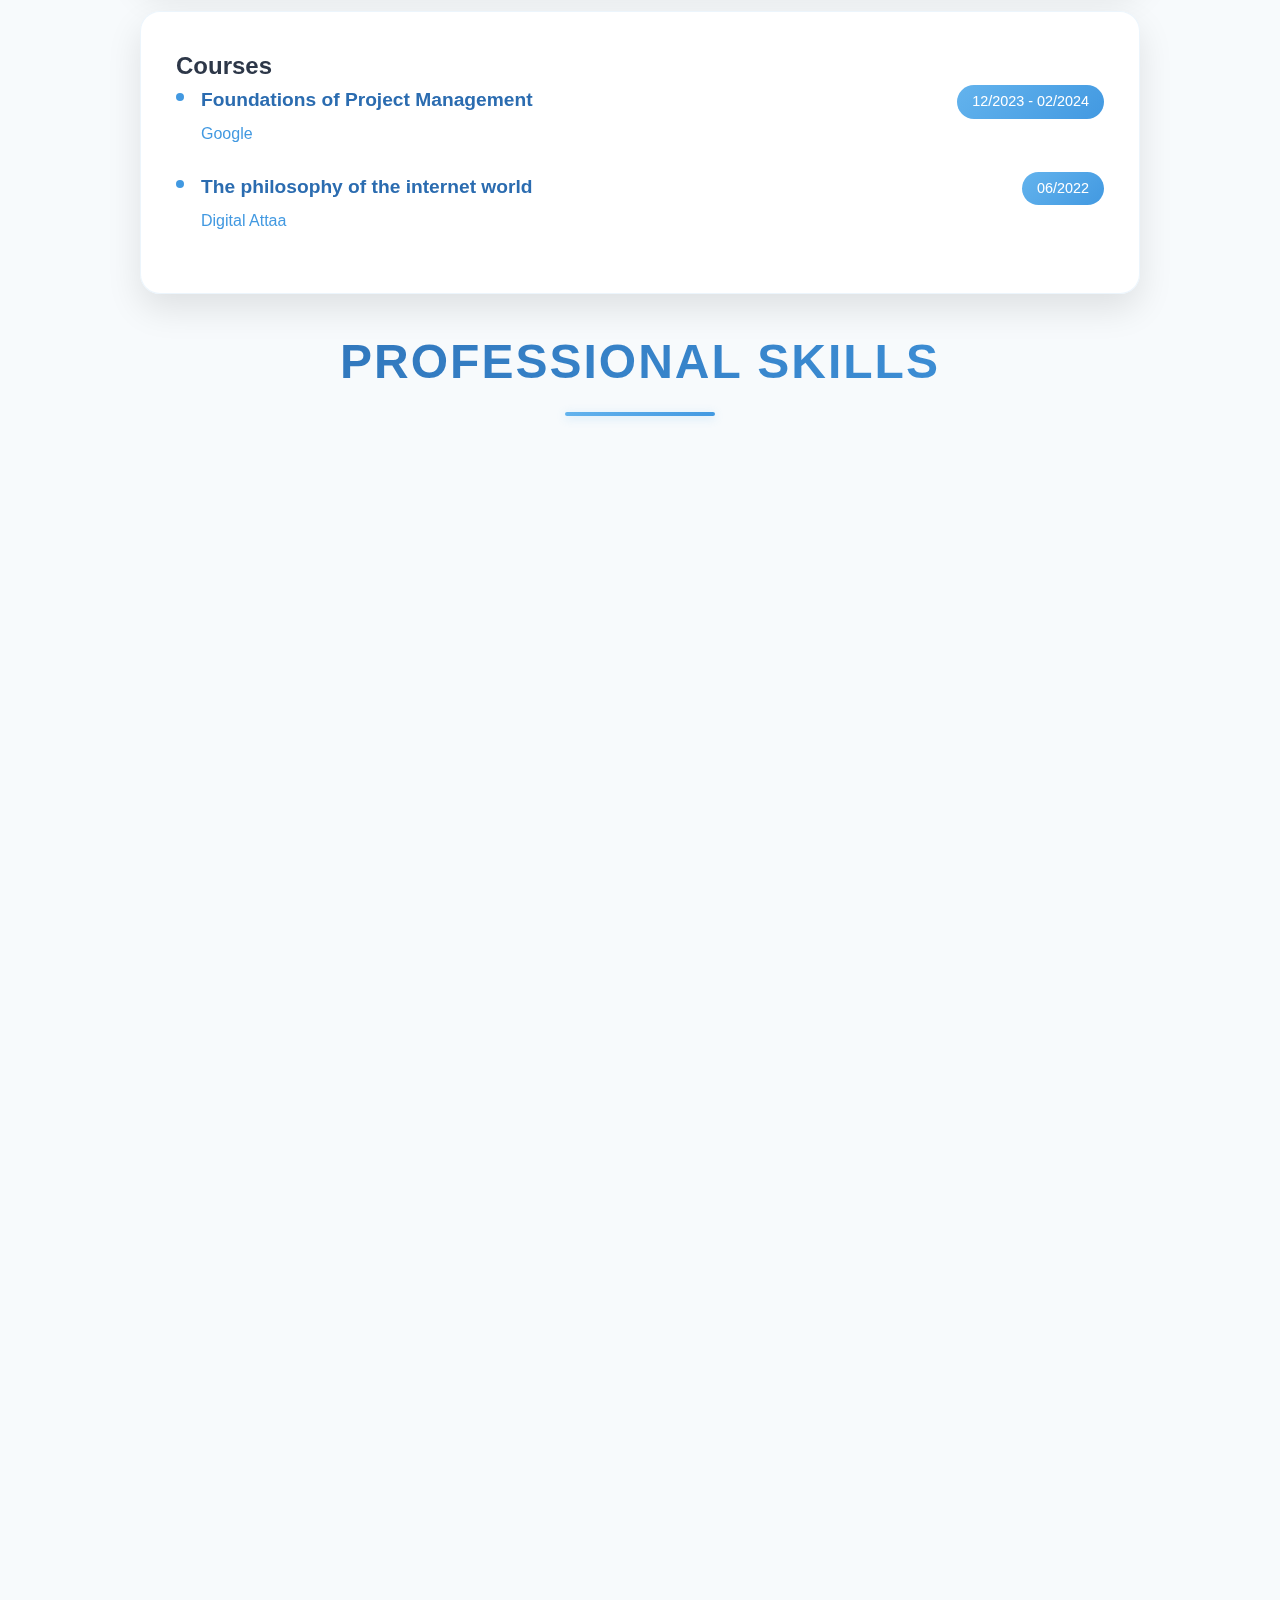
==== commit 57bfe784: "1" ====
--- a/My_Resume/ForHtml/index.html
+++ b/My_Resume/ForHtml/index.html
@@ -3,118 +3,1328 @@
 <head>
     <meta charset="UTF-8">
     <meta name="viewport" content="width=device-width, initial-scale=1.0">
-    <link href="https://cdn.jsdelivr.net/npm/bootstrap@5.3.2/dist/css/bootstrap.min.css" rel="stylesheet" integrity="sha384-T3c6CoIi6uLrA9TneNEoa7RxnatzjcDSCmG1MXxSR1GAsXEV/Dwwykc2MPK8M2HN" crossorigin="anonymous">
-    <script src="https://cdn.jsdelivr.net/npm/bootstrap@5.3.2/dist/js/bootstrap.bundle.min.js" integrity="sha384-C6RzsynM9kWDrMNeT87bh95OGNyZPhcTNXj1NW7RuBCsyN/o0jlpcV8Qyq46cDfL" crossorigin="anonymous"></script>
-    <title>HomePageForNouf</title>
-    <link rel="stylesheet" href="../ForCSS/ForHomePage.css">
+    <title>Nouf Aljedaani - Software Engineer</title>
+    <link href="https://unpkg.com/aos@2.3.1/dist/aos.css" rel="stylesheet">
+    <link rel="stylesheet" href="https://cdnjs.cloudflare.com/ajax/libs/font-awesome/6.0.0/css/all.min.css">
+    <style>
+        * {
+            margin: 0;
+            padding: 0;
+            box-sizing: border-box;
+            font-family: 'Poppins', sans-serif;
+        }
+
+        :root {
+            --primary: #2b6cb0;
+            --secondary: #4299e1;
+            --accent: #63b3ed;
+            --text: #2d3748;
+            --background: #f7fafc;
+            --card-bg: rgba(255, 255, 255, 0.95);
+            --nav-bg: rgba(255, 255, 255, 0.98);
+            --shadow: rgba(0, 0, 0, 0.1);
+            --gradient-1: linear-gradient(135deg, #63b3ed 0%, #4299e1 100%);
+            --gradient-2: linear-gradient(135deg, #2b6cb0 0%, #4299e1 100%);
+        }
+
+        body {
+            background: var(--background);
+            color: var(--text);
+            line-height: 1.6;
+            overflow-x: hidden;
+        }
+
+        .background-animation {
+            position: fixed;
+            top: 0;
+            left: 0;
+            width: 100%;
+            height: 100%;
+            z-index: -1;
+            opacity: 0.7;
+            background: 
+                linear-gradient(120deg, #e6f3ff 0%, #ffffff 100%),
+                radial-gradient(70% 120% at 50% 50%, #ebf8ff 0%, #ffffff 100%);
+            filter: blur(100px);
+            transform-origin: center;
+            animation: morphBackground 15s ease-in-out infinite alternate;
+        }
+
+        @keyframes morphBackground {
+            0% {
+                border-radius: 30% 70% 70% 30% / 30% 30% 70% 70%;
+            }
+            50% {
+                border-radius: 70% 30% 30% 70% / 70% 70% 30% 30%;
+            }
+            100% {
+                border-radius: 30% 70% 70% 30% / 30% 30% 70% 70%;
+            }
+        }
+
+        nav {
+            position: fixed;
+            top: 0;
+            width: 100%;
+            background: var(--nav-bg);
+            backdrop-filter: blur(15px);
+            padding: 20px 0;
+            z-index: 1000;
+            box-shadow: 0 4px 30px rgba(0, 0, 0, 0.05);
+        }
+
+        .nav-container {
+            max-width: 1400px;
+            margin: 0 auto;
+            display: flex;
+            justify-content: space-between;
+            align-items: center;
+            padding: 0 30px;
+        }
+
+        .logo {
+            font-size: 28px;
+            font-weight: 700;
+            color: var(--primary);
+            text-decoration: none;
+            transition: all 0.4s cubic-bezier(0.4, 0, 0.2, 1);
+            position: relative;
+            padding: 5px 15px;
+            border-radius: 12px;
+        }
+
+        .logo:hover {
+            background: var(--gradient-1);
+            color: white;
+            transform: translateY(-2px);
+        }
+
+        .nav-links {
+            display: flex;
+            gap: 40px;
+        }
+
+        .nav-links a {
+            text-decoration: none;
+            color: var(--text);
+            font-weight: 500;
+            font-size: 17px;
+            transition: all 0.3s ease;
+            position: relative;
+            padding: 8px 0;
+        }
+
+        .nav-links a::after {
+            content: '';
+            position: absolute;
+            bottom: 0;
+            left: 0;
+            width: 0;
+            height: 3px;
+            background: var(--gradient-1);
+            transition: width 0.3s cubic-bezier(0.4, 0, 0.2, 1);
+            border-radius: 4px;
+        }
+
+        .nav-links a:hover {
+            color: var(--primary);
+            transform: translateY(-2px);
+        }
+
+        .nav-links a:hover::after {
+            width: 100%;
+        }
+
+        .hero {
+            min-height: 100vh;
+            display: flex;
+            align-items: center;
+            justify-content: center;
+            padding: 100px 20px;
+        }
+
+        .hero-content {
+            display: flex;
+            gap: 60px;
+            align-items: center;
+            max-width: 1400px;
+            background: var(--card-bg);
+            padding: 70px;
+            border-radius: 40px;
+            box-shadow: 
+                0 20px 40px rgba(0, 0, 0, 0.05),
+                0 0 100px rgba(0, 0, 0, 0.03);
+            backdrop-filter: blur(20px);
+            transform: translateY(0);
+            transition: transform 0.3s cubic-bezier(0.4, 0, 0.2, 1);
+        }
+
+        .hero-content:hover {
+            transform: translateY(-5px);
+        }
+
+        .hero-text {
+            flex: 1.2;
+        }
+
+        .hero-image {
+            flex: 1;
+            position: relative;
+        }
+
+        .hero-image::after {
+            content: '';
+            position: absolute;
+            top: 20px;
+            right: 20px;
+            width: 100%;
+            height: 100%;
+            background: var(--gradient-1);
+            border-radius: 30px;
+            z-index: -1;
+            opacity: 0.3;
+            transition: all 0.3s ease;
+        }
+
+        .hero-image:hover::after {
+            transform: translate(10px, 10px);
+        }
+
+        .hero-image img {
+            width: 100%;
+            max-width: 450px;
+            border-radius: 30px;
+            box-shadow: 0 20px 40px rgba(0, 0, 0, 0.1);
+            transition: all 0.3s cubic-bezier(0.4, 0, 0.2, 1);
+            object-fit: cover;
+        }
+
+        .hero-image:hover img {
+            transform: scale(1.02);
+        }
+
+        .hero h1 {
+            font-size: clamp(2.8em, 5vw, 3.8em);
+            margin-bottom: 20px;
+            color: var(--primary);
+            line-height: 1.2;
+            font-weight: 700;
+            letter-spacing: -0.5px;
+        }
+
+        .hero h2 {
+            font-size: clamp(1.6em, 3vw, 2em);
+            background: var(--gradient-1);
+            -webkit-background-clip: text;
+            -webkit-text-fill-color: transparent;
+            margin-bottom: 25px;
+            font-weight: 600;
+        }
+
+        .hero p {
+            font-size: clamp(1.1em, 2vw, 1.3em);
+            margin-bottom: 35px;
+            color: var(--text);
+            line-height: 1.8;
+            opacity: 0.9;
+        }
+
+        .cta-buttons {
+            display: flex;
+            gap: 25px;
+            margin-top: 40px;
+        }
+
+        .cta-button {
+            padding: 15px 35px;
+            border: none;
+            border-radius: 30px;
+            font-size: 1.1em;
+            font-weight: 600;
+            cursor: pointer;
+            transition: all 0.3s cubic-bezier(0.4, 0, 0.2, 1);
+        }
+
+        .primary-button {
+            background: var(--gradient-1);
+            color: white;
+            box-shadow: 0 10px 20px rgba(99, 179, 237, 0.3);
+        }
+
+        .primary-button:hover {
+            transform: translateY(-3px);
+            box-shadow: 0 15px 30px rgba(99, 179, 237, 0.4);
+        }
+
+        .secondary-button {
+            background: transparent;
+            color: var(--primary);
+            border: 2px solid var(--primary);
+            box-shadow: 0 5px 15px rgba(0, 0, 0, 0.05);
+        }
+
+        .secondary-button:hover {
+            background: var(--gradient-1);
+            color: white;
+            border-color: transparent;
+            transform: translateY(-3px);
+        }
+
+        .social-links {
+            display: flex;
+            gap: 25px;
+            margin-top: 40px;
+        }
+
+        .social-links a {
+            color: var(--primary);
+            font-size: 1.8em;
+            transition: all 0.3s ease;
+            padding: 10px;
+            border-radius: 12px;
+            background: rgba(255, 255, 255, 0.8);
+            box-shadow: 0 5px 15px rgba(0, 0, 0, 0.05);
+        }
+
+        .social-links a:hover {
+            transform: translateY(-5px) scale(1.1);
+            background: var(--gradient-1);
+            color: white;
+            box-shadow: 0 10px 20px rgba(99, 179, 237, 0.2);
+        }
+
+        @media (max-width: 1200px) {
+            .hero-content {
+                padding: 50px;
+                margin: 0 20px;
+            }
+        }
+
+        @media (max-width: 992px) {
+            .hero-content {
+                flex-direction: column-reverse;
+                text-align: center;
+                padding: 40px;
+            }
+
+            .hero-image img {
+                max-width: 350px;
+                margin-bottom: 40px;
+            }
+
+            .cta-buttons, .social-links {
+                justify-content: center;
+            }
+        }
+
+        @media (max-width: 768px) {
+            .nav-links {
+                display: none;
+            }
+
+            .hero-content {
+                padding: 30px;
+            }
+
+            .cta-buttons {
+                flex-direction: column;
+                gap: 15px;
+            }
+
+            .cta-button {
+                width: 100%;
+            }
+        }
+
+        @media (max-width: 480px) {
+            .hero {
+                padding: 80px 15px;
+            }
+
+            .hero-content {
+                padding: 25px;
+            }
+
+            .hero-image img {
+                max-width: 280px;
+            }
+        }
+
+        .background-effects {
+            position: fixed;
+            top: 0;
+            left: 0;
+            width: 100%;
+            height: 100%;
+            pointer-events: none;
+            z-index: -1;
+        }
+
+        .gradient-orb {
+            position: absolute;
+            border-radius: 50%;
+            filter: blur(80px);
+        }
+
+        .orb-1 {
+            top: -10%;
+            right: -10%;
+            width: 60%;
+            height: 60%;
+            background: radial-gradient(circle, rgba(99, 179, 237, 0.15) 0%, transparent 70%);
+            animation: floatOrb 20s infinite alternate;
+        }
+
+        .orb-2 {
+            bottom: -20%;
+            left: -10%;
+            width: 70%;
+            height: 70%;
+            background: radial-gradient(circle, rgba(43, 108, 176, 0.1) 0%, transparent 70%);
+            animation: floatOrb 25s infinite alternate-reverse;
+        }
+
+        @keyframes floatOrb {
+            0% { transform: translate(0, 0) rotate(0deg); }
+            100% { transform: translate(5%, 5%) rotate(360deg); }
+        }
+
+        .skills-container {
+            max-width: 1400px;
+            margin: 0 auto;
+            position: relative;
+        }
+
+        .section-titleForSkills {
+            font-size: 3rem;
+            font-weight: 800;
+            margin-bottom: 3.5rem;
+            background: var(--gradient-2);
+            -webkit-background-clip: text;
+            -webkit-text-fill-color: transparent;
+            text-align: center;
+            letter-spacing: 2px;
+            position: relative;
+            text-transform: uppercase;
+        }
+
+        .section-titleForSkills::before {
+            content: 'EXPERTISE';
+            position: absolute;
+            top: -20px;
+            left: 50%;
+            transform: translateX(-50%);
+            font-size: 0.9rem;
+            letter-spacing: 8px;
+            color: var(--secondary);
+            opacity: 0.5;
+        }
+
+        .section-titleForSkills::after {
+            content: '';
+            position: absolute;
+            bottom: -15px;
+            left: 50%;
+            transform: translateX(-50%);
+            width: 150px;
+            height: 4px;
+            background: var(--gradient-1);
+            border-radius: 2px;
+            box-shadow: 0 2px 10px rgba(99, 179, 237, 0.3);
+        }
+
+        .skills-grid {
+            display: grid;
+            grid-template-columns: repeat(auto-fit, minmax(300px, 1fr));
+            gap: 2.5rem;
+            padding: 1rem;
+        }
+
+        .skill-category {
+            background: var(--card-bg);
+            padding: 2.5rem;
+            border-radius: 25px;
+            backdrop-filter: blur(20px);
+            border: 1px solid rgba(255, 255, 255, 0.4);
+            box-shadow: 
+                0 20px 40px rgba(43, 108, 176, 0.1),
+                0 1px 12px rgba(43, 108, 176, 0.2),
+                inset 0 1px 1px rgba(255, 255, 255, 0.8);
+            transition: all 0.5s cubic-bezier(0.4, 0, 0.2, 1);
+            position: relative;
+            overflow: hidden;
+        }
+
+        .skill-category::before {
+            content: '';
+            position: absolute;
+            top: 0;
+            left: 0;
+            width: 100%;
+            height: 100%;
+            background: var(--gradient-1);
+            opacity: 0;
+            transition: opacity 0.5s ease;
+            z-index: 0;
+        }
+
+        .skill-category:hover {
+            transform: translateY(-15px) scale(1.02);
+            box-shadow: 
+                0 30px 60px rgba(43, 108, 176, 0.15),
+                0 1px 15px rgba(43, 108, 176, 0.3),
+                inset 0 1px 1px rgba(255, 255, 255, 0.9);
+        }
+
+        .skill-category:hover::before {
+            opacity: 0.05;
+        }
+
+        .category-title {
+            font-size: 1.6rem;
+            font-weight: 700;
+            margin-bottom: 2rem;
+            color: var(--primary);
+            position: relative;
+            z-index: 1;
+            display: flex;
+            align-items: center;
+            gap: 1rem;
+        }
+
+        .category-title::before {
+            content: '';
+            display: block;
+            width: 40px;
+            height: 40px;
+            background: var(--gradient-1);
+            border-radius: 12px;
+            opacity: 0.2;
+            transform: rotate(45deg);
+        }
+
+        .skills-list {
+            list-style: none;
+            position: relative;
+            z-index: 1;
+        }
+
+        .skill-item {
+            margin-bottom: 1.2rem;
+            display: flex;
+            align-items: center;
+            font-size: 1.1rem;
+            color: var(--text);
+            padding: 0.8rem 1rem;
+            background: rgba(255, 255, 255, 0.5);
+            border-radius: 12px;
+            transition: all 0.3s ease;
+            position: relative;
+            overflow: hidden;
+        }
+
+        .skill-item::before {
+            content: '';
+            position: absolute;
+            top: 0;
+            left: 0;
+            width: 4px;
+            height: 100%;
+            background: var(--gradient-1);
+            opacity: 0;
+            transition: opacity 0.3s ease;
+        }
+
+        .skill-item:hover {
+            transform: translateX(10px);
+            background: rgba(255, 255, 255, 0.8);
+            box-shadow: 0 4px 15px rgba(43, 108, 176, 0.1);
+        }
+
+        .skill-item:hover::before {
+            opacity: 1;
+        }
+
+        .skill-icon {
+            margin-right: 1rem;
+            color: var(--secondary);
+            font-size: 1.2rem;
+            transition: transform 0.3s ease;
+        }
+
+        .skill-item:hover .skill-icon {
+            transform: scale(1.2);
+        }
+
+        @media (max-width: 768px) {
+            body {
+                padding: 1.5rem;
+            }
+            
+            .skills-grid {
+                grid-template-columns: 1fr;
+                gap: 2rem;
+            }
+
+            .section-title {
+                font-size: 2.2rem;
+            }
+
+            .skill-category {
+                padding: 2rem;
+            }
+        }
+
+        @keyframes fadeInUp {
+            from {
+                opacity: 0;
+                transform: translateY(50px);
+            }
+            to {
+                opacity: 1;
+                transform: translateY(0);
+            }
+        }
+
+        .skill-category {
+            animation: fadeInUp 0.8s cubic-bezier(0.4, 0, 0.2, 1) forwards;
+            opacity: 0;
+        }
+
+        .skill-category:nth-child(1) { animation-delay: 0.2s; }
+        .skill-category:nth-child(2) { animation-delay: 0.4s; }
+        .skill-category:nth-child(3) { animation-delay: 0.6s; }
+        .skill-category:nth-child(4) { animation-delay: 0.8s; }
+
+        .container {
+            max-width: 1000px;
+            margin: 0 auto;
+        }
+
+        .header {
+            text-align: center;
+            margin-bottom: 50px;
+            position: relative;
+        }
+
+        .header h1 {
+            font-size: 2.5rem;
+            color: var(--primary);
+            margin-bottom: 20px;
+            text-transform: uppercase;
+            letter-spacing: 3px;
+            position: relative;
+            display: inline-block;
+        }
+
+        .header h1::after {
+            content: '';
+            position: absolute;
+            bottom: -10px;
+            left: 50%;
+            transform: translateX(-50%);
+            width: 80px;
+            height: 3px;
+            background: var(--gradient-1);
+        }
+
+        .section {
+            background: var(--card-bg);
+            backdrop-filter: blur(10px);
+            border-radius: 20px;
+            padding: 35px;
+            margin-bottom: 30px;
+            border: 1px solid rgba(67, 153, 225, 0.1);
+            box-shadow: 0 15px 35px var(--shadow);
+            transition: all 0.4s ease;
+            position: relative;
+            overflow: hidden;
+        }
+
+        .section::before {
+            content: '';
+            position: absolute;
+            top: 0;
+            left: -100%;
+            width: 100%;
+            height: 100%;
+            background: linear-gradient(
+                90deg,
+                transparent,
+                rgba(67, 153, 225, 0.1),
+                transparent
+            );
+            transition: 0.5s;
+        }
+
+        .section:hover::before {
+            left: 100%;
+        }
+
+        .section:hover {
+            transform: translateY(-10px);
+            box-shadow: 0 20px 45px rgba(43, 108, 176, 0.15);
+        }
+
+        .section-title {
+            font-size: 1.8rem;
+            font-weight: 600;
+            margin-bottom: 30px;
+            color: var(--primary);
+            position: relative;
+            padding-bottom: 15px;
+        }
+
+        .section-title::after {
+            content: '';
+            position: absolute;
+            bottom: 0;
+            left: 0;
+            width: 60px;
+            height: 3px;
+            background: var(--gradient-1);
+        }
+
+        .entry {
+            margin-bottom: 25px;
+            position: relative;
+            padding-left: 25px;
+        }
+
+        .entry::before {
+            content: '';
+            position: absolute;
+            left: 0;
+            top: 8px;
+            width: 8px;
+            height: 8px;
+            background: var(--secondary);
+            border-radius: 50%;
+        }
+
+        .entry-header {
+            display: flex;
+            justify-content: space-between;
+            align-items: flex-start;
+            margin-bottom: 12px;
+        }
+
+        .entry-title {
+            font-size: 1.2rem;
+            font-weight: 600;
+            color: var(--primary);
+            margin-bottom: 5px;
+        }
+
+        .entry-subtitle {
+            color: var(--secondary);
+            font-weight: 500;
+            font-size: 1rem;
+        }
+
+        .entry-date {
+            background: var(--gradient-1);
+            padding: 5px 15px;
+            border-radius: 20px;
+            font-size: 0.9rem;
+            font-weight: 500;
+            color: white;
+        }
+
+        .entry-details {
+            padding-left: 20px;
+            color: var(--text);
+        }
+
+        .entry-details li {
+            margin-bottom: 8px;
+            list-style-type: none;
+            position: relative;
+            padding-left: 20px;
+        }
+
+        .entry-details li::before {
+            content: '▹';
+            position: absolute;
+            left: 0;
+            color: var(--secondary);
+        }
+
+        /* Animated Background */
+        .background-animation {
+            position: fixed;
+            top: 0;
+            left: 0;
+            width: 100%;
+            height: 100%;
+            z-index: -1;
+            opacity: 0.3;
+        }
+
+        .background-animation span {
+            position: absolute;
+            width: 4px;
+            height: 4px;
+            background: var(--accent);
+            border-radius: 50%;
+            box-shadow: 0 0 10px var(--accent),
+                       0 0 20px var(--accent),
+                       0 0 40px var(--accent);
+            animation: animate 15s linear infinite;
+        }
+
+        @keyframes animate {
+            0% {
+                transform: translateY(100vh) scale(0);
+            }
+            100% {
+                transform: translateY(-100vh) scale(1);
+            }
+        }
+
+        @media (max-width: 768px) {
+            body {
+                padding: 1.5rem;
+            }
+
+            .section {
+                padding: 25px;
+            }
+
+            .entry-header {
+                flex-direction: column;
+            }
+
+            .entry-date {
+                margin-top: 10px;
+            }
+
+            .section-title {
+                font-size: 1.5rem;
+            }
+        }
+
+
+        
+        .background-animation {
+            position: fixed;
+            top: 0;
+            left: 0;
+            width: 100%;
+            height: 100%;
+            z-index: -1;
+            background: 
+                radial-gradient(circle at 10% 20%, rgba(99, 179, 237, 0.05) 0%, transparent 20%),
+                radial-gradient(circle at 90% 80%, rgba(66, 153, 225, 0.05) 0%, transparent 20%),
+                radial-gradient(circle at 50% 50%, rgba(43, 108, 176, 0.05) 0%, transparent 30%);
+            animation: backgroundMove 20s ease-in-out infinite alternate;
+        }
+
+        @keyframes backgroundMove {
+            0% { background-position: 0% 0%; }
+            100% { background-position: 100% 100%; }
+        }
+
+        .projects-section {
+            padding: 6rem 2rem;
+            max-width: 1400px;
+            margin: 0 auto;
+        }
+
+        .section-title {
+            font-size: 3.5rem;
+            margin-bottom: 4rem;
+            text-align: center;
+            position: relative;
+            color: var(--primary);
+            text-transform: uppercase;
+            letter-spacing: 2px;
+        }
+
+        .section-title::after {
+            content: '';
+            position: absolute;
+            bottom: -15px;
+            left: 50%;
+            transform: translateX(-50%);
+            width: 100px;
+            height: 4px;
+            background: var(--gradient-1);
+            border-radius: 2px;
+        }
+
+        .projects-grid {
+            display: grid;
+            grid-template-columns: repeat(auto-fit, minmax(380px, 1fr));
+            gap: 3rem;
+            padding: 1rem;
+        }
+
+        .project-card {
+            position: relative;
+            border-radius: 30px;
+            overflow: hidden;
+            background: var(--card-bg);
+            backdrop-filter: blur(10px);
+            box-shadow: 
+                0 10px 30px rgba(0, 0, 0, 0.1),
+                0 1px 8px rgba(0, 0, 0, 0.05);
+            transition: all 0.5s cubic-bezier(0.4, 0, 0.2, 1);
+            transform-style: preserve-3d;
+            perspective: 1000px;
+        }
+
+        .project-card:hover {
+            transform: translateY(-15px) rotateX(5deg);
+            box-shadow: 
+                0 20px 40px rgba(0, 0, 0, 0.15),
+                0 1px 10px rgba(0, 0, 0, 0.1);
+        }
+
+        .project-card::before {
+            content: '';
+            position: absolute;
+            top: 0;
+            left: 0;
+            right: 0;
+            bottom: 0;
+            background: linear-gradient(
+                45deg,
+                transparent 0%,
+                rgba(255, 255, 255, 0.1) 45%,
+                rgba(255, 255, 255, 0.2) 50%,
+                rgba(255, 255, 255, 0.1) 55%,
+                transparent 100%
+            );
+            transform: translateY(-100%);
+            transition: 0.6s;
+        }
+
+        .project-card:hover::before {
+            transform: translateY(100%);
+        }
+
+        .project-image-container {
+            position: relative;
+            width: 100%;
+            height: 250px;
+            overflow: hidden;
+        }
+
+        .project-image {
+            width: 100%;
+            height: 100%;
+            object-fit: cover;
+            transition: transform 0.8s cubic-bezier(0.4, 0, 0.2, 1);
+        }
+
+        .project-card:hover .project-image {
+            transform: scale(1.1);
+        }
+
+        .project-overlay {
+            position: absolute;
+            bottom: 0;
+            left: 0;
+            right: 0;
+            height: 100%;
+            background: linear-gradient(
+                to bottom,
+                transparent 0%,
+                rgba(0, 0, 0, 0.4) 100%
+            );
+        }
+
+        .project-content {
+            padding: 2rem;
+            position: relative;
+        }
+
+        .project-title {
+            font-size: 1.8rem;
+            color: var(--primary);
+            margin-bottom: 1rem;
+            display: flex;
+            align-items: center;
+            gap: 0.8rem;
+            font-weight: 600;
+        }
+
+        .project-title svg {
+            width: 24px;
+            height: 24px;
+            fill: var(--primary);
+        }
+
+        .project-description {
+            color: var(--text);
+            margin-bottom: 2rem;
+            line-height: 1.7;
+            font-size: 1.1rem;
+        }
+
+        .project-link {
+            display: inline-flex;
+            align-items: center;
+            padding: 1rem 2rem;
+            background: var(--gradient-1);
+            color: white;
+            text-decoration: none;
+            border-radius: 50px;
+            font-weight: 500;
+            font-size: 1.1rem;
+            transition: all 0.3s ease;
+            box-shadow: 0 4px 15px rgba(99, 179, 237, 0.3);
+        }
+
+        .project-link:hover {
+            transform: translateX(8px);
+            box-shadow: 0 6px 20px rgba(99, 179, 237, 0.4);
+        }
+
+        .project-tech-stack {
+            display: flex;
+            gap: 1rem;
+            margin-bottom: 1.5rem;
+        }
+
+        .tech-tag {
+            padding: 0.5rem 1rem;
+            background: rgba(99, 179, 237, 0.1);
+            color: var(--primary);
+            border-radius: 20px;
+            font-size: 0.9rem;
+            font-weight: 500;
+        }
+
+        @media (max-width: 768px) {
+            .projects-section {
+                padding: 3rem 1rem;
+            }
+
+            .section-title {
+                font-size: 2.5rem;
+            }
+
+            .projects-grid {
+                grid-template-columns: 1fr;
+                gap: 2rem;
+            }
+        }
+
+        /* Floating animation for cards */
+        @keyframes float {
+            0% { transform: translateY(0px); }
+            50% { transform: translateY(-10px); }
+            100% { transform: translateY(0px); }
+        }
+
+        .project-card {
+            animation: float 6s ease-in-out infinite;
+        }
+
+        .project-card:nth-child(2) {
+            animation-delay: 1s;
+        }
+
+        .project-card:nth-child(3) {
+            animation-delay: 2s;
+        }
+    </style>
 </head>
 <body>
-
-  <header>
-    <nav class="navbar navbar-expand-lg navbar-dark bg-dark">
-      <div class="container-fluid">
-        <a class="navbar-brand ml-auto" href="#"><img src="../image/NoufMohammed.png " alt="Logo" width="50" height="50" class="rounded-circle"></a>
-        <button class="navbar-toggler" type="button" data-bs-toggle="collapse" data-bs-target="#navbarNav" aria-controls="navbarNav" aria-expanded="false" aria-label="Toggle navigation">
-          <span class="navbar-toggler-icon"></span>
-        </button>
-        <div class="collapse navbar-collapse" id="navbarNav">
-          <ul class="navbar-nav ms-md-auto gap-2">
-            <li class="nav-item rounded">
-              <a class="nav-link active" aria-current="page" href="#"><i class="bi bi-house-fill me-2"></i>Home</a>
-            </li>
-            <li class="nav-item rounded">
-              <a class="nav-link" href="#"><i class="bi bi-people-fill me-2"></i>About</a>
-            </li>
-            <li class="nav-item rounded">
-              <a class="nav-link" href="#"><i class="bi bi-telephone-fill me-2"></i>Education</a>
-            </li>
-            <li class="nav-item rounded">
-              <a class="nav-link" href="#"><i class="bi bi-telephone-fill me-2"></i>Skills</a>
-            </li>
-            <li class="nav-item rounded">
-              <a class="nav-link" href="#"><i class="bi bi-telephone-fill me-2"></i>My projects</a>
-            </li>
-          </ul>
+    <div class="background-animation"></div>
+
+    <nav>
+        <div class="nav-container">
+            <a href="#" class="logo">NA</a>
+            <div class="nav-links">
+                <a href="#home">Home</a>
+                <a href="#about">About</a>
+                <a href="#skills">Skills</a>
+                <a href="#projects">Projects</a>
+                <a href="#contact">Contact</a>
+            </div>
         </div>
-      </div>
     </nav>
-  </header>
-  
-
-
-
-    <main>
-
-    <section class="Desgin_all_content">
-   
-        
-
-        <section class="left_side" > <!--left side here i am going to put image and my SM-->
-
-          
-               
-                  <img class="rounded-circle" src = "../image/NoufMohammed.png" alt = "personal_image" width="270" height="250"><!--here i used bootsrap class rounded-circle-->
-                  <h1>Nouf Mohammed Aljedaani</h1>
-                
-
-                
+
+    <section class="hero" id="home">
+        <div class="hero-content" data-aos="fade-up">
+            <div class="hero-text">
+                <h1>Nouf Aljedaani</h1>
+                <h2>Software Engineer & Front-End Developer</h2>
+                <p>As a passionate Software Engineering student, I specialize in creating elegant and efficient web solutions. With a strong foundation in software engineering principles and modern web technologies, I transform ideas into seamless digital experiences.</p>
+                <div class="cta-buttons">
+                    <button class="cta-button primary-button" onclick="location.href='#contact'">Get in Touch</button>
+                    <button class="cta-button secondary-button" onclick="location.href='#projects'">View Projects</button>
+                </div>
+                <div class="social-links">
+                    <a href="#" target="_blank"><i class="fab fa-github"></i></a>
+                    <a href="#" target="_blank"><i class="fab fa-linkedin"></i></a>
+                    <a href="#" target="_blank"><i class="fab fa-twitter"></i></a>
+                    <a href="#" target="_blank"><i class="fas fa-envelope"></i></a>
+                </div>
+            </div>
+            <div class="hero-image">
+                <img src="https://picsum.photos/450/550?random=1" alt="Professional portrait">
+            </div>
+        </div>
+    </section>
+    <div class="container">
+        <div class="header">
+            <h1>Professional Journey</h1>
+        </div>
+
+        <!-- Education Section -->
+        <div class="section">
+            <h2 class="section-titleForVolunteer">Education</h2>
+            <div class="entry">
+                <div class="entry-header">
+                    <div>
+                        <div class="entry-title">Bachelors of Software Engineering</div>
+                        <div class="entry-subtitle">University of Jeddah</div>
+                    </div>
+                    <div class="entry-date">08/2020 - present</div>
+                </div>
+                <ul class="entry-details">
+                    <li>Artificial Intelligence Club Member</li>
+                </ul>
+            </div>
+        </div>
+
+        <!-- Volunteer Experiences Section -->
+        <div class="section">
+            <h2 class="section-titleForVolunteer">Volunteer Experiences</h2>
+            <div class="entry">
+                <div class="entry-header">
+                    <div>
+                        <div class="entry-title">Technical Team Member</div>
+                        <div class="entry-subtitle">Artificial Intelligence Club</div>
+                    </div>
+                    <div class="entry-date">02/2024 - present</div>
+                </div>
+                <ul class="entry-details">
+                    <li>Working on the development of the Artificial Intelligence Club website (currently in progress).</li>
+                </ul>
+            </div>
+        </div>
+
+        <!-- Courses Section -->
+        <div class="section">
+            <h2 class="section-titleForVolunteer">Courses</h2>
+            <div class="entry">
+                <div class="entry-header">
+                    <div>
+                        <div class="entry-title">Foundations of Project Management</div>
+                        <div class="entry-subtitle">Google</div>
+                    </div>
+                    <div class="entry-date">12/2023 - 02/2024</div>
+                </div>
+            </div>
+            <div class="entry">
+                <div class="entry-header">
+                    <div>
+                        <div class="entry-title">The philosophy of the internet world</div>
+                        <div class="entry-subtitle">Digital Attaa</div>
+                    </div>
+                    <div class="entry-date">06/2022</div>
+                </div>
+            </div>
+        </div>
+    </div>
+
+    <script>
+        // Create animated background particles
+        const backgroundAnimation = document.querySelector('.background-animation');
+        for(let i = 0; i < 15; i++) {
+            const span = document.createElement('span');
+            span.style.left = Math.random() * 100 + '%';
+            span.style.animationDelay = Math.random() * 15 + 's';
+            backgroundAnimation.appendChild(span);
+        }
+    </script>
+
+    <div class="background-effects">
+        <div class="gradient-orb orb-1"></div>
+        <div class="gradient-orb orb-2"></div>
+    </div>
+    <div class="skills-container">
+        <h2 class="section-titleForSkills">Professional Skills</h2>
+        <div class="skills-grid">
+            <div class="skill-category">
+                <h3 class="category-title">Technical Skills</h3>
+                <ul class="skills-list">
+                    <li class="skill-item">
+                        <i class="fas fa-code skill-icon"></i>
+                        Web Development
+                    </li>
+                    <li class="skill-item">
+                        <i class="fas fa-vial skill-icon"></i>
+                        Testing
+                    </li>
+                    <li class="skill-item">
+                        <i class="fas fa-paint-brush skill-icon"></i>
+                        UI/UX
+                    </li>
+                    <li class="skill-item">
+                        <i class="fas fa-sync-alt skill-icon"></i>
+                        Agile Methodologies (Scrum)
+                    </li>
+                </ul>
+            </div>
+
+            <div class="skill-category">
+                <h3 class="category-title">Programming Languages</h3>
+                <ul class="skills-list">
+                    <li class="skill-item">
+                        <i class="fab fa-html5 skill-icon"></i>
+                        HTML
+                    </li>
+                    <li class="skill-item">
+                        <i class="fab fa-css3-alt skill-icon"></i>
+                        CSS
+                    </li>
+                    <li class="skill-item">
+                        <i class="fab fa-js-square skill-icon"></i>
+                        JavaScript
+                    </li>
+                    <li class="skill-item">
+                        <i class="fab fa-java skill-icon"></i>
+                        Java
+                    </li>
+                </ul>
+            </div>
+
+            <div class="skill-category">
+                <h3 class="category-title">Tools & Software</h3>
+                <ul class="skills-list">
+                    <li class="skill-item">
+                        <i class="fab fa-figma skill-icon"></i>
+                        Figma
+                    </li>
+                    <li class="skill-item">
+                        <i class="fab fa-github skill-icon"></i>
+                        GitHub
+                    </li>
+                    <li class="skill-item">
+                        <i class="fas fa-code-branch skill-icon"></i>
+                        Visual Studio
+                    </li>
+                    <li class="skill-item">
+                        <i class="fas fa-laptop-code skill-icon"></i>
+                        NetBeans
+                    </li>
+                </ul>
+            </div>
+
+            <div class="skill-category">
+                <h3 class="category-title">Communication & Collaboration</h3>
+                <ul class="skills-list">
+                    <li class="skill-item">
+                        <i class="fas fa-users skill-icon"></i>
+                        Teamwork
+                    </li>
+                    <li class="skill-item">
+                        <i class="fas fa-tasks skill-icon"></i>
+                        Project Management
+                    </li>
+                    <li class="skill-item">
+                        <i class="fas fa-comments skill-icon"></i>
+                        Communication Skills
+                    </li>
+                    <li class="skill-item">
+                        <i class="fas fa-puzzle-piece skill-icon"></i>
+                        Problem Solving
+                    </li>
+                </ul>
+            </div>
+        </div>
+    </div>
+
+    <script src="https://unpkg.com/aos@2.3.1/dist/aos.js"></script>
+    <script>
+        AOS.init({
+            duration: 1200,
+            once: true,
+            mirror: false,
+            offset: 120
+        });
+
+        document.querySelectorAll('a[href^="#"]').forEach(anchor => {
+            anchor.addEventListener('click', function (e) {
+                e.preventDefault();
+                document.querySelector(this.getAttribute('href')).scrollIntoView({
+                    behavior: 'smooth',
+                    block: 'start'
+                });
+            });
+        });
+    </script>
+
+<div class="background-animation"></div>
     
-             
-             <h4>YOU CAN FIND ME ON </h4>
-
-              <a href="https://www.linkedin.com/in/nouf-mohammed-14ba9a284/" target="_blank"><img src="../image/linkedin.png" alt="" width="30" height="30"> </a>
-              <a href="https://twitter.com/naz_nouf" target="_blank"><img src="../image/twitter(1).png" alt="" width="30" height="30"></a>
-
-
-
-        </section>
-
-
-
-        
-        <section class="right_side"><!--right side-->
-
-            <h2>Software Engineer</h2>
-
-             <p>Software Engineer and Front-End Web Developer experienced in creating innovative web applications. Proficient in HTML, CSS, JavaScript, and popular front-end frameworks such as Bootstrap. 
-              Passionate about designing user-friendly interfaces and delivering exceptional user experiences. Currently, I am an active member of the technical team at the Artificial Intelligence Club.</p>
-        </section>
+<section class="projects-section">
+    <h2 class="section-title" data-aos="fade-down">My Projects</h2>
     
-
-
-
-        
-
-      </section>
-
-
-
-        
-
-
-
-
-
-
-    <br><br><br><br>
-
-
-
-   
-
-
-
-
-
-<footer>
-
-  <div class="bg-dark text-white">
-    <p class="text-center p-4 m-0">Footer Content</p>
-  </div>
-
- 
-
-
-
-
-</footer>
+    <div class="projects-grid">
+        <!-- Project 1 -->
+        <article class="project-card" data-aos="fade-up">
+            <div class="project-image-container">
+                <img src="https://picsum.photos/800/600?random=1" alt="Project 1" class="project-image">
+                <div class="project-overlay"></div>
+            </div>
+            <div class="project-content">
+                <h3 class="project-title">
+                    <svg xmlns="http://www.w3.org/2000/svg" viewBox="0 0 24 24">
+                        <path d="M12 0c-6.626 0-12 5.373-12 12 0 5.302 3.438 9.8 8.207 11.387.599.111.793-.261.793-.577v-2.234c-3.338.726-4.033-1.416-4.033-1.416-.546-1.387-1.333-1.756-1.333-1.756-1.089-.745.083-.729.083-.729 1.205.084 1.839 1.237 1.839 1.237 1.07 1.834 2.807 1.304 3.492.997.107-.775.418-1.305.762-1.604-2.665-.305-5.467-1.334-5.467-5.931 0-1.311.469-2.381 1.236-3.221-.124-.303-.535-1.524.117-3.176 0 0 1.008-.322 3.301 1.23.957-.266 1.983-.399 3.003-.404 1.02.005 2.047.138 3.006.404 2.291-1.552 3.297-1.23 3.297-1.23.653 1.653.242 2.874.118 3.176.77.84 1.235 1.911 1.235 3.221 0 4.609-2.807 5.624-5.479 5.921.43.372.823 1.102.823 2.222v3.293c0 .319.192.694.801.576 4.765-1.589 8.199-6.086 8.199-11.386 0-6.627-5.373-12-12-12z"/>
+                    </svg>
+                    Tech Gather
+                </h3>
+                <div class="project-tech-stack">
+                    <span class="tech-tag">React</span>
+                    <span class="tech-tag">Node.js</span>
+                    <span class="tech-tag">MongoDB</span>
+                </div>
+                <p class="project-description">
+                    The website allows users to discover upcoming hackathons and events, register securely, and access event details. Features include real-time updates and interactive event scheduling.
+                </p>
+                <a href="#" class="project-link">View Project →</a>
+            </div>
+        </article>
+
+        <!-- Project 2 -->
+        <article class="project-card" data-aos="fade-up" data-aos-delay="100">
+            <div class="project-image-container">
+                <img src="https://picsum.photos/800/600?random=2" alt="Project 2" class="project-image">
+                <div class="project-overlay"></div>
+            </div>
+            <div class="project-content">
+                <h3 class="project-title">
+                    <svg xmlns="http://www.w3.org/2000/svg" viewBox="0 0 24 24">
+                        <path d="M12 0c-6.626 0-12 5.373-12 12 0 5.302 3.438 9.8 8.207 11.387.599.111.793-.261.793-.577v-2.234c-3.338.726-4.033-1.416-4.033-1.416-.546-1.387-1.333-1.756-1.333-1.756-1.089-.745.083-.729.083-.729 1.205.084 1.839 1.237 1.839 1.237 1.07 1.834 2.807 1.304 3.492.997.107-.775.418-1.305.762-1.604-2.665-.305-5.467-1.334-5.467-5.931 0-1.311.469-2.381 1.236-3.221-.124-.303-.535-1.524.117-3.176 0 0 1.008-.322 3.301 1.23.957-.266 1.983-.399 3.003-.404 1.02.005 2.047.138 3.006.404 2.291-1.552 3.297-1.23 3.297-1.23.653 1.653.242 2.874.118 3.176.77.84 1.235 1.911 1.235 3.221 0 4.609-2.807 5.624-5.479 5.921.43.372.823 1.102.823 2.222v3.293c0 .319.192.694.801.576 4.765-1.589 8.199-6.086 8.199-11.386 0-6.627-5.373-12-12-12z"/>
+                    </svg>
+                    TechWorld
+                </h3>
+                <div class="project-tech-stack">
+                    <span class="tech-tag">Figma</span>
+                    <span class="tech-tag">Vue.js</span>
+                    <span class="tech-tag">Firebase</span>
+                </div>
+                <p class="project-description">
+                    Interactive learning platform with Figma integration for design education and programming tutorials. Features include video lessons and hands-on coding challenges.
+                </p>
+                <a href="#" class="project-link">View Project →</a>
+            </div>
+        </article>
+    </div>
+</section>
+
+<script>
+    AOS.init({
+        duration: 1000,
+        once: true,
+        offset: 100
+    });
+</script>
+</body>
+</html>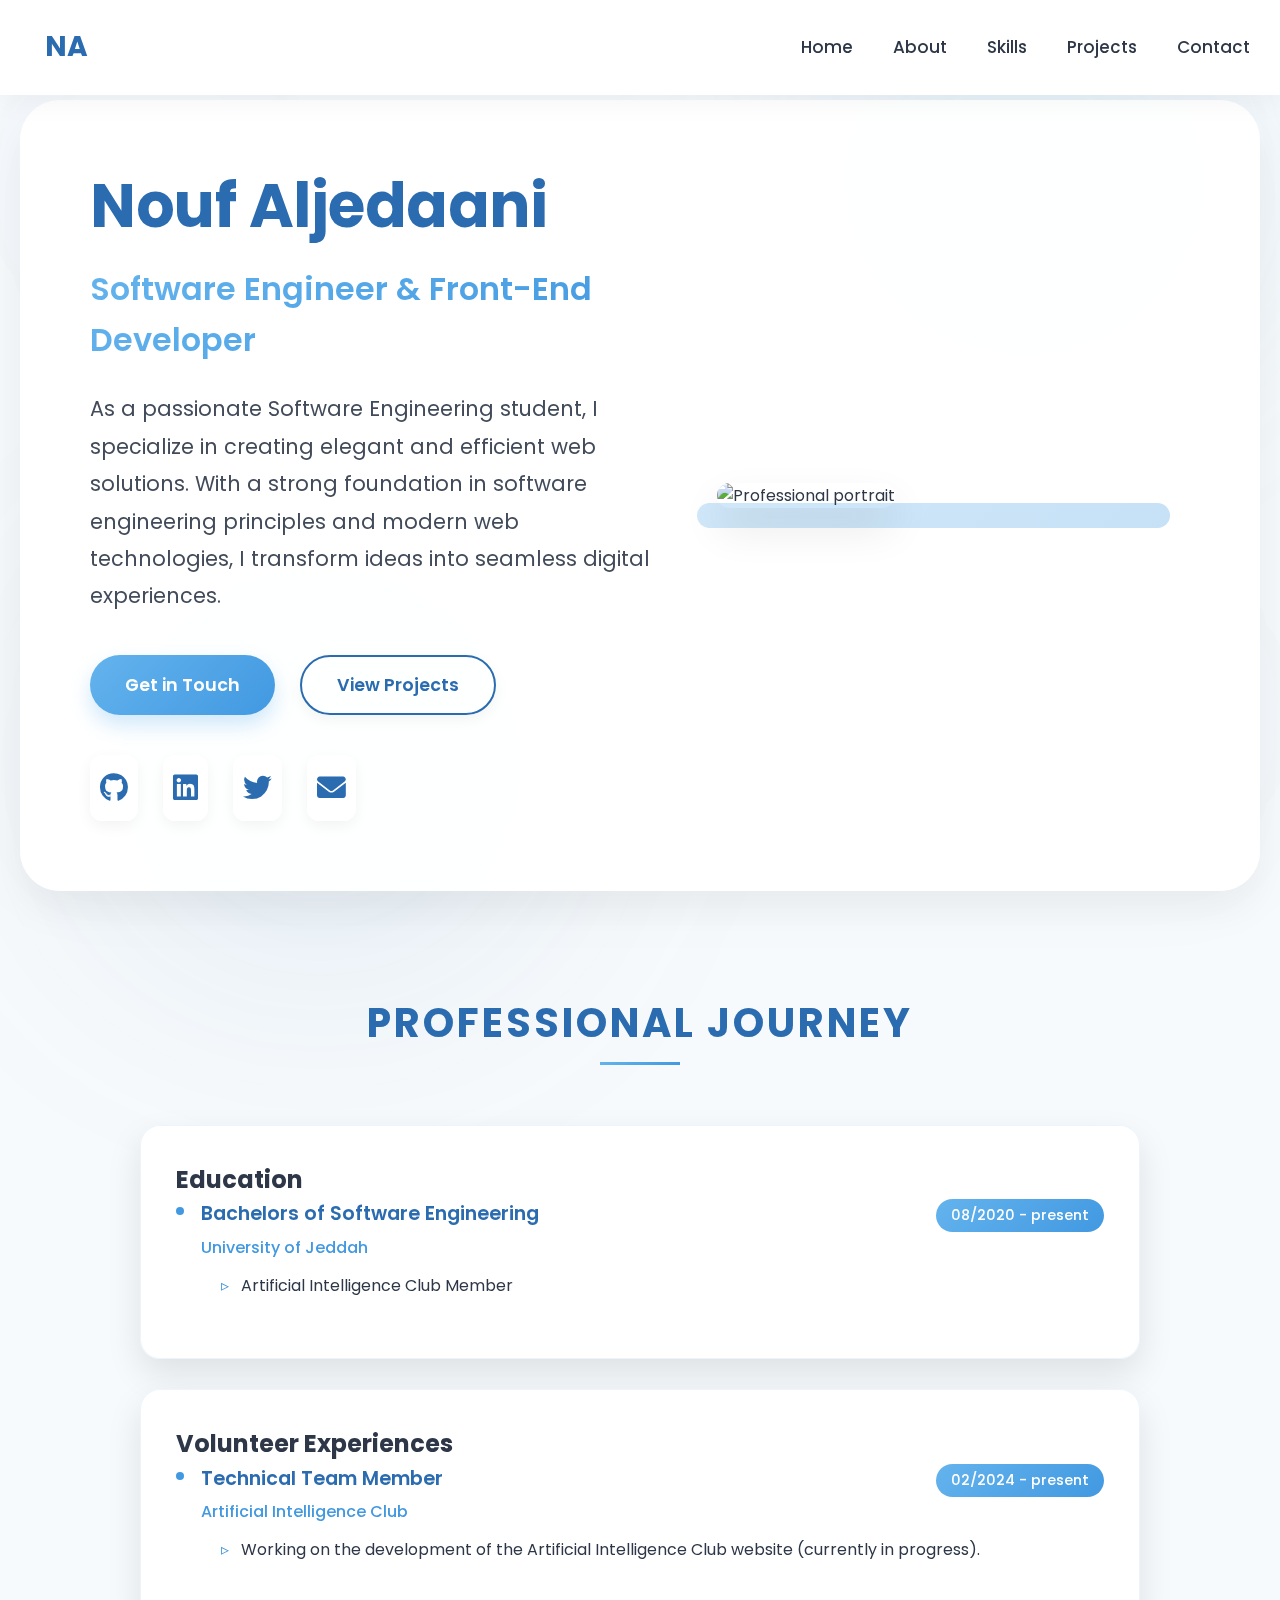
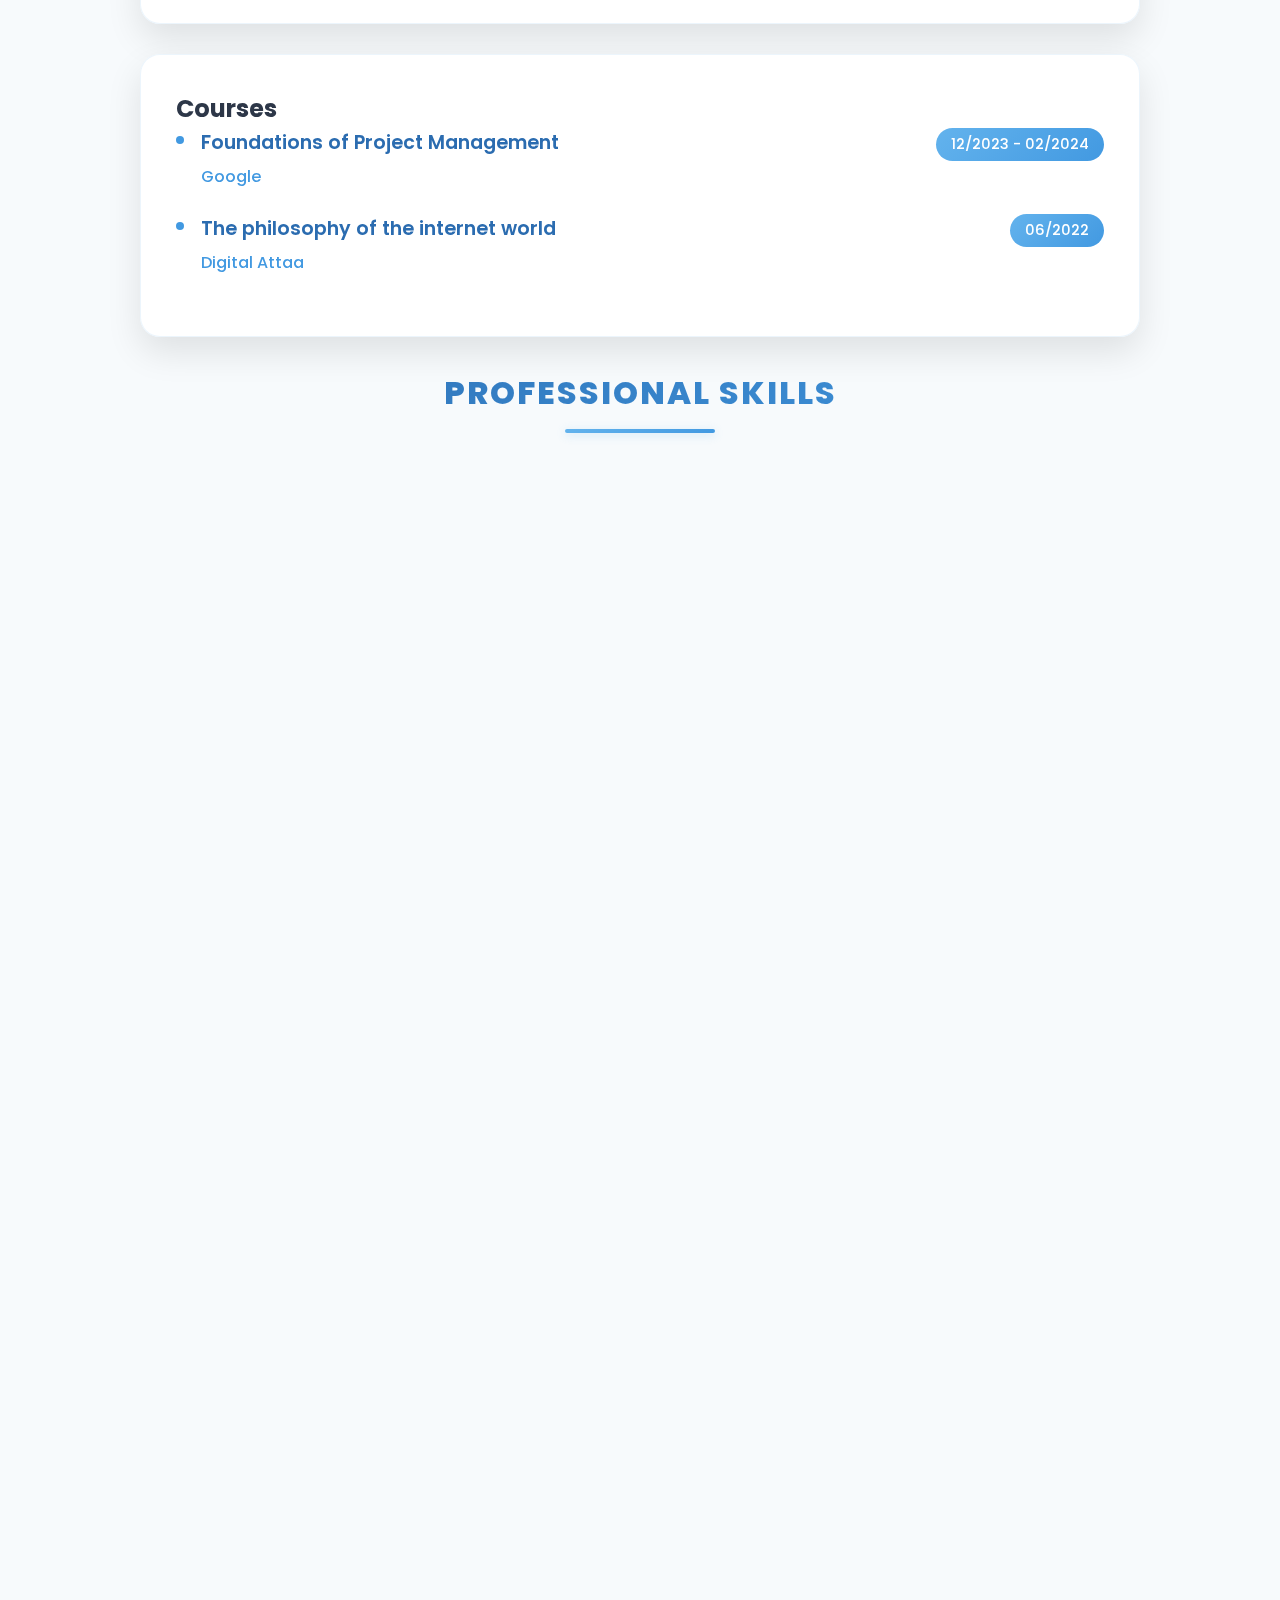
==== commit 12bba331: "nouf" ====
--- a/My_Resume/ForHtml/index.html
+++ b/My_Resume/ForHtml/index.html
@@ -6,6 +6,7 @@
     <title>Nouf Aljedaani - Software Engineer</title>
     <link href="https://unpkg.com/aos@2.3.1/dist/aos.css" rel="stylesheet">
     <link rel="stylesheet" href="https://cdnjs.cloudflare.com/ajax/libs/font-awesome/6.0.0/css/all.min.css">
+    <link href="https://fonts.googleapis.com/css2?family=Poppins:wght@300;400;500;600;700&display=swap" rel="stylesheet">
     <style>
         * {
             margin: 0;
@@ -71,6 +72,7 @@
             padding: 20px 0;
             z-index: 1000;
             box-shadow: 0 4px 30px rgba(0, 0, 0, 0.05);
+            transition: all 0.3s ease;
         }
 
         .nav-container {
@@ -80,6 +82,7 @@
             justify-content: space-between;
             align-items: center;
             padding: 0 30px;
+            position: relative;
         }
 
         .logo {
@@ -134,6 +137,99 @@
         .nav-links a:hover::after {
             width: 100%;
         }
+
+        .mobile-menu-btn {
+            display: none;
+            cursor: pointer;
+            background: none;
+            border: none;
+            padding: 10px;
+            z-index: 1001;
+        }
+
+        .mobile-menu-btn span {
+            display: block;
+            width: 25px;
+            height: 3px;
+            background: var(--primary);
+            margin: 5px 0;
+            transition: all 0.3s ease;
+            border-radius: 3px;
+        }
+
+        @media screen and (max-width: 768px) {
+            .nav-container {
+                padding: 0 20px;
+            }
+
+            .mobile-menu-btn {
+                display: block;
+            }
+
+            .nav-links {
+                position: fixed;
+                top: 0;
+                right: -100%;
+                height: 100vh;
+                width: 100%;
+                background: var(--nav-bg);
+                backdrop-filter: blur(15px);
+                flex-direction: column;
+                justify-content: center;
+                align-items: center;
+                gap: 30px;
+                transition: all 0.5s ease;
+                padding: 20px;
+            }
+
+            .nav-links.active {
+                right: 0;
+            }
+
+            .nav-links a {
+                font-size: 20px;
+            }
+
+            .mobile-menu-btn.active span:nth-child(1) {
+                transform: rotate(45deg) translate(8px, 8px);
+            }
+
+            .mobile-menu-btn.active span:nth-child(2) {
+                opacity: 0;
+            }
+
+            .mobile-menu-btn.active span:nth-child(3) {
+                transform: rotate(-45deg) translate(7px, -7px);
+            }
+        }
+
+        @media screen and (max-width: 480px) {
+            .nav-container {
+                padding: 0 15px;
+            }
+
+            .logo {
+                font-size: 24px;
+                padding: 5px 10px;
+            }
+
+            .nav-links a {
+                font-size: 18px;
+            }
+        }
+
+        @media (hover: none) {
+            .nav-links a:hover {
+                transform: none;
+            }
+
+            .logo:hover {
+                transform: none;
+            }
+        }
+
+
+
 
         .hero {
             min-height: 100vh;
@@ -396,7 +492,7 @@
         }
 
         .section-titleForSkills {
-            font-size: 3rem;
+            font-size: 2rem;
             font-weight: 800;
             margin-bottom: 3.5rem;
             background: var(--gradient-2);
@@ -557,9 +653,7 @@
         }
 
         @media (max-width: 768px) {
-            body {
-                padding: 1.5rem;
-            }
+            
             
             .skills-grid {
                 grid-template-columns: 1fr;
@@ -783,7 +877,7 @@
         }
 
         @media (max-width: 768px) {
-            body {
+            .container {
                 padding: 1.5rem;
             }
 
@@ -1030,6 +1124,217 @@
         .project-card:nth-child(3) {
             animation-delay: 2s;
         }
+        @media (max-width: 768px) {
+            .projects-section {
+                padding: 3rem 1rem;
+            }
+
+            .section-title {
+                font-size: 2.5rem;
+            }
+
+            .projects-grid {
+                grid-template-columns: 1fr;
+                gap: 2rem;
+            }
+        }
+
+        /* Floating animation for cards */
+        @keyframes float {
+            0% { transform: translateY(0px); }
+            50% { transform: translateY(-10px); }
+            100% { transform: translateY(0px); }
+        }
+
+        .project-card {
+            animation: float 6s ease-in-out infinite;
+        }
+
+        .project-card:nth-child(2) {
+            animation-delay: 1s;
+        }
+
+        .project-card:nth-child(3) {
+            animation-delay: 2s;
+        }
+
+@media (max-width: 1400px) {
+    .projects-grid {
+        grid-template-columns: repeat(auto-fit, minmax(340px, 1fr));
+        gap: 2.5rem;
+        padding: 0.5rem;
+    }
+
+    .section-title {
+        font-size: 3rem;
+    }
+}
+
+@media (max-width: 1200px) {
+    .projects-section {
+        padding: 5rem 1.5rem;
+    }
+
+    .project-card {
+        max-width: 100%;
+    }
+}
+
+@media (max-width: 992px) {
+    .section-title {
+        font-size: 2.75rem;
+        margin-bottom: 3rem;
+    }
+
+    .project-title {
+        font-size: 1.6rem;
+    }
+
+    .project-description {
+        font-size: 1rem;
+    }
+}
+
+@media (max-width: 768px) {
+    .projects-section {
+        padding: 4rem 1rem;
+    }
+
+    .projects-grid {
+        grid-template-columns: 1fr;
+        gap: 2rem;
+    }
+
+    .section-title {
+        font-size: 2.5rem;
+    }
+
+    .project-image-container {
+        height: 220px;
+    }
+
+    .project-content {
+        padding: 1.5rem;
+    }
+
+    .project-link {
+        padding: 0.8rem 1.6rem;
+        font-size: 1rem;
+    }
+
+    .tech-tag {
+        padding: 0.4rem 0.8rem;
+        font-size: 0.85rem;
+    }
+}
+
+@media (max-width: 480px) {
+    .projects-section {
+        padding: 3rem 0.8rem;
+    }
+
+    .section-title {
+        font-size: 2rem;
+        margin-bottom: 2.5rem;
+    }
+
+    .section-title::after {
+        width: 80px;
+        height: 3px;
+    }
+
+    .project-title {
+        font-size: 1.4rem;
+    }
+
+    .project-description {
+        font-size: 0.95rem;
+        margin-bottom: 1.5rem;
+    }
+
+    .project-tech-stack {
+        flex-wrap: wrap;
+        gap: 0.5rem;
+    }
+
+    .tech-tag {
+        padding: 0.3rem 0.7rem;
+        font-size: 0.8rem;
+    }
+
+    .project-image-container {
+        height: 200px;
+    }
+
+    .project-card {
+        border-radius: 20px;
+    }
+
+    .project-content {
+        padding: 1.2rem;
+    }
+}
+
+@media (max-width: 360px) {
+    .section-title {
+        font-size: 1.8rem;
+    }
+
+    .project-title {
+        font-size: 1.3rem;
+    }
+
+    .project-description {
+        font-size: 0.9rem;
+    }
+
+    .project-image-container {
+        height: 180px;
+    }
+
+    .project-link {
+        padding: 0.7rem 1.4rem;
+        font-size: 0.9rem;
+    }
+}
+
+/* Touch Device Optimizations */
+@media (hover: none) {
+    .project-card:hover {
+        transform: none;
+        box-shadow: 0 10px 30px rgba(0, 0, 0, 0.1);
+    }
+
+    .project-card:hover .project-image {
+        transform: none;
+    }
+
+    .project-link:hover {
+        transform: none;
+    }
+}
+
+/* High-DPI Screen Optimizations */
+@media (-webkit-min-device-pixel-ratio: 2), (min-resolution: 192dpi) {
+    .project-image {
+        image-rendering: -webkit-optimize-contrast;
+    }
+}
+
+/* Landscape Mode Optimizations */
+@media (max-height: 600px) and (orientation: landscape) {
+    .projects-section {
+        padding: 2rem 1rem;
+    }
+
+    .project-image-container {
+        height: 160px;
+    }
+
+    .project-content {
+        padding: 1rem;
+    }
+}
     </style>
 </head>
 <body>
@@ -1038,6 +1343,11 @@
     <nav>
         <div class="nav-container">
             <a href="#" class="logo">NA</a>
+            <button class="mobile-menu-btn">
+                <span></span>
+                <span></span>
+                <span></span>
+            </button>
             <div class="nav-links">
                 <a href="#home">Home</a>
                 <a href="#about">About</a>
@@ -1047,284 +1357,327 @@
             </div>
         </div>
     </nav>
-
-    <section class="hero" id="home">
-        <div class="hero-content" data-aos="fade-up">
-            <div class="hero-text">
-                <h1>Nouf Aljedaani</h1>
-                <h2>Software Engineer & Front-End Developer</h2>
-                <p>As a passionate Software Engineering student, I specialize in creating elegant and efficient web solutions. With a strong foundation in software engineering principles and modern web technologies, I transform ideas into seamless digital experiences.</p>
-                <div class="cta-buttons">
-                    <button class="cta-button primary-button" onclick="location.href='#contact'">Get in Touch</button>
-                    <button class="cta-button secondary-button" onclick="location.href='#projects'">View Projects</button>
-                </div>
-                <div class="social-links">
-                    <a href="#" target="_blank"><i class="fab fa-github"></i></a>
-                    <a href="#" target="_blank"><i class="fab fa-linkedin"></i></a>
-                    <a href="#" target="_blank"><i class="fab fa-twitter"></i></a>
-                    <a href="#" target="_blank"><i class="fas fa-envelope"></i></a>
-                </div>
+    
+
+    <script>
+        // Mobile menu functionality
+        const mobileMenuBtn = document.querySelector('.mobile-menu-btn');
+        const navLinks = document.querySelector('.nav-links');
+
+        mobileMenuBtn.addEventListener('click', () => {
+            mobileMenuBtn.classList.toggle('active');
+            navLinks.classList.toggle('active');
+        });
+
+        // Close mobile menu when clicking a link
+        document.querySelectorAll('.nav-links a').forEach(link => {
+            link.addEventListener('click', () => {
+                mobileMenuBtn.classList.remove('active');
+                navLinks.classList.remove('active');
+            });
+        });
+
+        // Navbar scroll effect
+        let lastScroll = 0;
+        window.addEventListener('scroll', () => {
+            const currentScroll = window.pageYOffset;
+            const nav = document.querySelector('nav');
+
+            if (currentScroll <= 0) {
+                nav.style.boxShadow = '0 4px 30px rgba(0, 0, 0, 0.05)';
+                return;
+            }
+
+            if (currentScroll > lastScroll) {
+                nav.style.transform = 'translateY(-100%)';
+            } else {
+                nav.style.transform = 'translateY(0)';
+                nav.style.boxShadow = '0 4px 30px rgba(0, 0, 0, 0.1)';
+            }
+
+            lastScroll = currentScroll;
+        });
+    </script>
+
+
+
+<section class="hero" id="home">
+    <div class="hero-content" data-aos="fade-up">
+        <div class="hero-text">
+            <h1>Nouf Aljedaani</h1>
+            <h2>Software Engineer & Front-End Developer</h2>
+            <p>As a passionate Software Engineering student, I specialize in creating elegant and efficient web solutions. With a strong foundation in software engineering principles and modern web technologies, I transform ideas into seamless digital experiences.</p>
+            <div class="cta-buttons">
+                <button class="cta-button primary-button" onclick="location.href='#contact'">Get in Touch</button>
+                <button class="cta-button secondary-button" onclick="location.href='#projects'">View Projects</button>
             </div>
-            <div class="hero-image">
-                <img src="https://picsum.photos/450/550?random=1" alt="Professional portrait">
+            <div class="social-links">
+                <a href="#" target="_blank"><i class="fab fa-github"></i></a>
+                <a href="#" target="_blank"><i class="fab fa-linkedin"></i></a>
+                <a href="#" target="_blank"><i class="fab fa-twitter"></i></a>
+                <a href="#" target="_blank"><i class="fas fa-envelope"></i></a>
             </div>
         </div>
-    </section>
-    <div class="container">
-        <div class="header">
-            <h1>Professional Journey</h1>
+        <div class="hero-image">
+            <img src="https://picsum.photos/450/550?random=1" alt="Professional portrait">
         </div>
-
-        <!-- Education Section -->
-        <div class="section">
-            <h2 class="section-titleForVolunteer">Education</h2>
-            <div class="entry">
-                <div class="entry-header">
-                    <div>
-                        <div class="entry-title">Bachelors of Software Engineering</div>
-                        <div class="entry-subtitle">University of Jeddah</div>
-                    </div>
-                    <div class="entry-date">08/2020 - present</div>
+    </div>
+</section>
+<div class="container">
+    <div class="header">
+        <h1>Professional Journey</h1>
+    </div>
+
+    <!-- Education Section -->
+    <div class="section">
+        <h2 class="section-titleForVolunteer">Education</h2>
+        <div class="entry">
+            <div class="entry-header">
+                <div>
+                    <div class="entry-title">Bachelors of Software Engineering</div>
+                    <div class="entry-subtitle">University of Jeddah</div>
                 </div>
-                <ul class="entry-details">
-                    <li>Artificial Intelligence Club Member</li>
-                </ul>
+                <div class="entry-date">08/2020 - present</div>
+            </div>
+            <ul class="entry-details">
+                <li>Artificial Intelligence Club Member</li>
+            </ul>
+        </div>
+    </div>
+
+    <!-- Volunteer Experiences Section -->
+    <div class="section">
+        <h2 class="section-titleForVolunteer">Volunteer Experiences</h2>
+        <div class="entry">
+            <div class="entry-header">
+                <div>
+                    <div class="entry-title">Technical Team Member</div>
+                    <div class="entry-subtitle">Artificial Intelligence Club</div>
+                </div>
+                <div class="entry-date">02/2024 - present</div>
+            </div>
+            <ul class="entry-details">
+                <li>Working on the development of the Artificial Intelligence Club website (currently in progress).</li>
+            </ul>
+        </div>
+    </div>
+
+    <!-- Courses Section -->
+    <div class="section">
+        <h2 class="section-titleForVolunteer">Courses</h2>
+        <div class="entry">
+            <div class="entry-header">
+                <div>
+                    <div class="entry-title">Foundations of Project Management</div>
+                    <div class="entry-subtitle">Google</div>
+                </div>
+                <div class="entry-date">12/2023 - 02/2024</div>
             </div>
         </div>
-
-        <!-- Volunteer Experiences Section -->
-        <div class="section">
-            <h2 class="section-titleForVolunteer">Volunteer Experiences</h2>
-            <div class="entry">
-                <div class="entry-header">
-                    <div>
-                        <div class="entry-title">Technical Team Member</div>
-                        <div class="entry-subtitle">Artificial Intelligence Club</div>
-                    </div>
-                    <div class="entry-date">02/2024 - present</div>
+        <div class="entry">
+            <div class="entry-header">
+                <div>
+                    <div class="entry-title">The philosophy of the internet world</div>
+                    <div class="entry-subtitle">Digital Attaa</div>
                 </div>
-                <ul class="entry-details">
-                    <li>Working on the development of the Artificial Intelligence Club website (currently in progress).</li>
-                </ul>
-            </div>
-        </div>
-
-        <!-- Courses Section -->
-        <div class="section">
-            <h2 class="section-titleForVolunteer">Courses</h2>
-            <div class="entry">
-                <div class="entry-header">
-                    <div>
-                        <div class="entry-title">Foundations of Project Management</div>
-                        <div class="entry-subtitle">Google</div>
-                    </div>
-                    <div class="entry-date">12/2023 - 02/2024</div>
-                </div>
-            </div>
-            <div class="entry">
-                <div class="entry-header">
-                    <div>
-                        <div class="entry-title">The philosophy of the internet world</div>
-                        <div class="entry-subtitle">Digital Attaa</div>
-                    </div>
-                    <div class="entry-date">06/2022</div>
-                </div>
+                <div class="entry-date">06/2022</div>
             </div>
         </div>
     </div>
-
-    <script>
-        // Create animated background particles
-        const backgroundAnimation = document.querySelector('.background-animation');
-        for(let i = 0; i < 15; i++) {
-            const span = document.createElement('span');
-            span.style.left = Math.random() * 100 + '%';
-            span.style.animationDelay = Math.random() * 15 + 's';
-            backgroundAnimation.appendChild(span);
-        }
-    </script>
-
-    <div class="background-effects">
-        <div class="gradient-orb orb-1"></div>
-        <div class="gradient-orb orb-2"></div>
-    </div>
-    <div class="skills-container">
-        <h2 class="section-titleForSkills">Professional Skills</h2>
-        <div class="skills-grid">
-            <div class="skill-category">
-                <h3 class="category-title">Technical Skills</h3>
-                <ul class="skills-list">
-                    <li class="skill-item">
-                        <i class="fas fa-code skill-icon"></i>
-                        Web Development
-                    </li>
-                    <li class="skill-item">
-                        <i class="fas fa-vial skill-icon"></i>
-                        Testing
-                    </li>
-                    <li class="skill-item">
-                        <i class="fas fa-paint-brush skill-icon"></i>
-                        UI/UX
-                    </li>
-                    <li class="skill-item">
-                        <i class="fas fa-sync-alt skill-icon"></i>
-                        Agile Methodologies (Scrum)
-                    </li>
-                </ul>
-            </div>
-
-            <div class="skill-category">
-                <h3 class="category-title">Programming Languages</h3>
-                <ul class="skills-list">
-                    <li class="skill-item">
-                        <i class="fab fa-html5 skill-icon"></i>
-                        HTML
-                    </li>
-                    <li class="skill-item">
-                        <i class="fab fa-css3-alt skill-icon"></i>
-                        CSS
-                    </li>
-                    <li class="skill-item">
-                        <i class="fab fa-js-square skill-icon"></i>
-                        JavaScript
-                    </li>
-                    <li class="skill-item">
-                        <i class="fab fa-java skill-icon"></i>
-                        Java
-                    </li>
-                </ul>
-            </div>
-
-            <div class="skill-category">
-                <h3 class="category-title">Tools & Software</h3>
-                <ul class="skills-list">
-                    <li class="skill-item">
-                        <i class="fab fa-figma skill-icon"></i>
-                        Figma
-                    </li>
-                    <li class="skill-item">
-                        <i class="fab fa-github skill-icon"></i>
-                        GitHub
-                    </li>
-                    <li class="skill-item">
-                        <i class="fas fa-code-branch skill-icon"></i>
-                        Visual Studio
-                    </li>
-                    <li class="skill-item">
-                        <i class="fas fa-laptop-code skill-icon"></i>
-                        NetBeans
-                    </li>
-                </ul>
-            </div>
-
-            <div class="skill-category">
-                <h3 class="category-title">Communication & Collaboration</h3>
-                <ul class="skills-list">
-                    <li class="skill-item">
-                        <i class="fas fa-users skill-icon"></i>
-                        Teamwork
-                    </li>
-                    <li class="skill-item">
-                        <i class="fas fa-tasks skill-icon"></i>
-                        Project Management
-                    </li>
-                    <li class="skill-item">
-                        <i class="fas fa-comments skill-icon"></i>
-                        Communication Skills
-                    </li>
-                    <li class="skill-item">
-                        <i class="fas fa-puzzle-piece skill-icon"></i>
-                        Problem Solving
-                    </li>
-                </ul>
-            </div>
+</div>
+
+<script>
+    // Create animated background particles
+    const backgroundAnimation = document.querySelector('.background-animation');
+    for(let i = 0; i < 15; i++) {
+        const span = document.createElement('span');
+        span.style.left = Math.random() * 100 + '%';
+        span.style.animationDelay = Math.random() * 15 + 's';
+        backgroundAnimation.appendChild(span);
+    }
+</script>
+
+<div class="background-effects">
+    <div class="gradient-orb orb-1"></div>
+    <div class="gradient-orb orb-2"></div>
+</div>
+<div class="skills-container">
+    <h2 class="section-titleForSkills">Professional Skills</h3>
+    <div class="skills-grid">
+        <div class="skill-category">
+            <h3 class="category-title">Technical Skills</h3>
+            <ul class="skills-list">
+                <li class="skill-item">
+                    <i class="fas fa-code skill-icon"></i>
+                    Web Development
+                </li>
+                <li class="skill-item">
+                    <i class="fas fa-vial skill-icon"></i>
+                    Testing
+                </li>
+                <li class="skill-item">
+                    <i class="fas fa-paint-brush skill-icon"></i>
+                    UI/UX
+                </li>
+                <li class="skill-item">
+                    <i class="fas fa-sync-alt skill-icon"></i>
+                    Agile Methodologies (Scrum)
+                </li>
+            </ul>
+        </div>
+
+        <div class="skill-category">
+            <h3 class="category-title">Programming Languages</h3>
+            <ul class="skills-list">
+                <li class="skill-item">
+                    <i class="fab fa-html5 skill-icon"></i>
+                    HTML
+                </li>
+                <li class="skill-item">
+                    <i class="fab fa-css3-alt skill-icon"></i>
+                    CSS
+                </li>
+                <li class="skill-item">
+                    <i class="fab fa-js-square skill-icon"></i>
+                    JavaScript
+                </li>
+                <li class="skill-item">
+                    <i class="fab fa-java skill-icon"></i>
+                    Java
+                </li>
+            </ul>
+        </div>
+
+        <div class="skill-category">
+            <h3 class="category-title">Tools & Software</h3>
+            <ul class="skills-list">
+                <li class="skill-item">
+                    <i class="fab fa-figma skill-icon"></i>
+                    Figma
+                </li>
+                <li class="skill-item">
+                    <i class="fab fa-github skill-icon"></i>
+                    GitHub
+                </li>
+                <li class="skill-item">
+                    <i class="fas fa-code-branch skill-icon"></i>
+                    Visual Studio
+                </li>
+                <li class="skill-item">
+                    <i class="fas fa-laptop-code skill-icon"></i>
+                    NetBeans
+                </li>
+            </ul>
+        </div>
+
+        <div class="skill-category">
+            <h3 class="category-title">Communication & Collaboration</h3>
+            <ul class="skills-list">
+                <li class="skill-item">
+                    <i class="fas fa-users skill-icon"></i>
+                    Teamwork
+                </li>
+                <li class="skill-item">
+                    <i class="fas fa-tasks skill-icon"></i>
+                    Project Management
+                </li>
+                <li class="skill-item">
+                    <i class="fas fa-comments skill-icon"></i>
+                    Communication Skills
+                </li>
+                <li class="skill-item">
+                    <i class="fas fa-puzzle-piece skill-icon"></i>
+                    Problem Solving
+                </li>
+            </ul>
         </div>
     </div>
-
-    <script src="https://unpkg.com/aos@2.3.1/dist/aos.js"></script>
-    <script>
-        AOS.init({
-            duration: 1200,
-            once: true,
-            mirror: false,
-            offset: 120
-        });
-
-        document.querySelectorAll('a[href^="#"]').forEach(anchor => {
-            anchor.addEventListener('click', function (e) {
-                e.preventDefault();
-                document.querySelector(this.getAttribute('href')).scrollIntoView({
-                    behavior: 'smooth',
-                    block: 'start'
-                });
+</div>
+
+<script src="https://unpkg.com/aos@2.3.1/dist/aos.js"></script>
+<script>
+    AOS.init({
+        duration: 1200,
+        once: true,
+        mirror: false,
+        offset: 120
+    });
+
+    document.querySelectorAll('a[href^="#"]').forEach(anchor => {
+        anchor.addEventListener('click', function (e) {
+            e.preventDefault();
+            document.querySelector(this.getAttribute('href')).scrollIntoView({
+                behavior: 'smooth',
+                block: 'start'
             });
         });
-    </script>
+    });
+</script>
 
 <div class="background-animation"></div>
-    
+
 <section class="projects-section">
-    <h2 class="section-title" data-aos="fade-down">My Projects</h2>
-    
-    <div class="projects-grid">
-        <!-- Project 1 -->
-        <article class="project-card" data-aos="fade-up">
-            <div class="project-image-container">
-                <img src="https://picsum.photos/800/600?random=1" alt="Project 1" class="project-image">
-                <div class="project-overlay"></div>
+<h2 class="section-title" data-aos="fade-down">My Projects</h2>
+
+<div class="projects-grid">
+    <!-- Project 1 -->
+    <article class="project-card" data-aos="fade-up">
+        <div class="project-image-container">
+            <img src="https://picsum.photos/800/600?random=1" alt="Project 1" class="project-image">
+            <div class="project-overlay"></div>
+        </div>
+        <div class="project-content">
+            <h3 class="project-title">
+                <svg xmlns="http://www.w3.org/2000/svg" viewBox="0 0 24 24">
+                    <path d="M12 0c-6.626 0-12 5.373-12 12 0 5.302 3.438 9.8 8.207 11.387.599.111.793-.261.793-.577v-2.234c-3.338.726-4.033-1.416-4.033-1.416-.546-1.387-1.333-1.756-1.333-1.756-1.089-.745.083-.729.083-.729 1.205.084 1.839 1.237 1.839 1.237 1.07 1.834 2.807 1.304 3.492.997.107-.775.418-1.305.762-1.604-2.665-.305-5.467-1.334-5.467-5.931 0-1.311.469-2.381 1.236-3.221-.124-.303-.535-1.524.117-3.176 0 0 1.008-.322 3.301 1.23.957-.266 1.983-.399 3.003-.404 1.02.005 2.047.138 3.006.404 2.291-1.552 3.297-1.23 3.297-1.23.653 1.653.242 2.874.118 3.176.77.84 1.235 1.911 1.235 3.221 0 4.609-2.807 5.624-5.479 5.921.43.372.823 1.102.823 2.222v3.293c0 .319.192.694.801.576 4.765-1.589 8.199-6.086 8.199-11.386 0-6.627-5.373-12-12-12z"/>
+                </svg>
+                Tech Gather
+            </h3>
+            <div class="project-tech-stack">
+                <span class="tech-tag">React</span>
+                <span class="tech-tag">Node.js</span>
+                <span class="tech-tag">MongoDB</span>
             </div>
-            <div class="project-content">
-                <h3 class="project-title">
-                    <svg xmlns="http://www.w3.org/2000/svg" viewBox="0 0 24 24">
-                        <path d="M12 0c-6.626 0-12 5.373-12 12 0 5.302 3.438 9.8 8.207 11.387.599.111.793-.261.793-.577v-2.234c-3.338.726-4.033-1.416-4.033-1.416-.546-1.387-1.333-1.756-1.333-1.756-1.089-.745.083-.729.083-.729 1.205.084 1.839 1.237 1.839 1.237 1.07 1.834 2.807 1.304 3.492.997.107-.775.418-1.305.762-1.604-2.665-.305-5.467-1.334-5.467-5.931 0-1.311.469-2.381 1.236-3.221-.124-.303-.535-1.524.117-3.176 0 0 1.008-.322 3.301 1.23.957-.266 1.983-.399 3.003-.404 1.02.005 2.047.138 3.006.404 2.291-1.552 3.297-1.23 3.297-1.23.653 1.653.242 2.874.118 3.176.77.84 1.235 1.911 1.235 3.221 0 4.609-2.807 5.624-5.479 5.921.43.372.823 1.102.823 2.222v3.293c0 .319.192.694.801.576 4.765-1.589 8.199-6.086 8.199-11.386 0-6.627-5.373-12-12-12z"/>
-                    </svg>
-                    Tech Gather
-                </h3>
-                <div class="project-tech-stack">
-                    <span class="tech-tag">React</span>
-                    <span class="tech-tag">Node.js</span>
-                    <span class="tech-tag">MongoDB</span>
-                </div>
-                <p class="project-description">
-                    The website allows users to discover upcoming hackathons and events, register securely, and access event details. Features include real-time updates and interactive event scheduling.
-                </p>
-                <a href="#" class="project-link">View Project →</a>
+            <p class="project-description">
+                The website allows users to discover upcoming hackathons and events, register securely, and access event details. Features include real-time updates and interactive event scheduling.
+            </p>
+            <a href="#" class="project-link">View Project →</a>
+        </div>
+    </article>
+
+    <!-- Project 2 -->
+    <article class="project-card" data-aos="fade-up" data-aos-delay="100">
+        <div class="project-image-container">
+            <img src="https://picsum.photos/800/600?random=2" alt="Project 2" class="project-image">
+            <div class="project-overlay"></div>
+        </div>
+        <div class="project-content">
+            <h3 class="project-title">
+                <svg xmlns="http://www.w3.org/2000/svg" viewBox="0 0 24 24">
+                    <path d="M12 0c-6.626 0-12 5.373-12 12 0 5.302 3.438 9.8 8.207 11.387.599.111.793-.261.793-.577v-2.234c-3.338.726-4.033-1.416-4.033-1.416-.546-1.387-1.333-1.756-1.333-1.756-1.089-.745.083-.729.083-.729 1.205.084 1.839 1.237 1.839 1.237 1.07 1.834 2.807 1.304 3.492.997.107-.775.418-1.305.762-1.604-2.665-.305-5.467-1.334-5.467-5.931 0-1.311.469-2.381 1.236-3.221-.124-.303-.535-1.524.117-3.176 0 0 1.008-.322 3.301 1.23.957-.266 1.983-.399 3.003-.404 1.02.005 2.047.138 3.006.404 2.291-1.552 3.297-1.23 3.297-1.23.653 1.653.242 2.874.118 3.176.77.84 1.235 1.911 1.235 3.221 0 4.609-2.807 5.624-5.479 5.921.43.372.823 1.102.823 2.222v3.293c0 .319.192.694.801.576 4.765-1.589 8.199-6.086 8.199-11.386 0-6.627-5.373-12-12-12z"/>
+                </svg>
+                TechWorld
+            </h3>
+            <div class="project-tech-stack">
+                <span class="tech-tag">Figma</span>
+                <span class="tech-tag">Vue.js</span>
+                <span class="tech-tag">Firebase</span>
             </div>
-        </article>
-
-        <!-- Project 2 -->
-        <article class="project-card" data-aos="fade-up" data-aos-delay="100">
-            <div class="project-image-container">
-                <img src="https://picsum.photos/800/600?random=2" alt="Project 2" class="project-image">
-                <div class="project-overlay"></div>
-            </div>
-            <div class="project-content">
-                <h3 class="project-title">
-                    <svg xmlns="http://www.w3.org/2000/svg" viewBox="0 0 24 24">
-                        <path d="M12 0c-6.626 0-12 5.373-12 12 0 5.302 3.438 9.8 8.207 11.387.599.111.793-.261.793-.577v-2.234c-3.338.726-4.033-1.416-4.033-1.416-.546-1.387-1.333-1.756-1.333-1.756-1.089-.745.083-.729.083-.729 1.205.084 1.839 1.237 1.839 1.237 1.07 1.834 2.807 1.304 3.492.997.107-.775.418-1.305.762-1.604-2.665-.305-5.467-1.334-5.467-5.931 0-1.311.469-2.381 1.236-3.221-.124-.303-.535-1.524.117-3.176 0 0 1.008-.322 3.301 1.23.957-.266 1.983-.399 3.003-.404 1.02.005 2.047.138 3.006.404 2.291-1.552 3.297-1.23 3.297-1.23.653 1.653.242 2.874.118 3.176.77.84 1.235 1.911 1.235 3.221 0 4.609-2.807 5.624-5.479 5.921.43.372.823 1.102.823 2.222v3.293c0 .319.192.694.801.576 4.765-1.589 8.199-6.086 8.199-11.386 0-6.627-5.373-12-12-12z"/>
-                    </svg>
-                    TechWorld
-                </h3>
-                <div class="project-tech-stack">
-                    <span class="tech-tag">Figma</span>
-                    <span class="tech-tag">Vue.js</span>
-                    <span class="tech-tag">Firebase</span>
-                </div>
-                <p class="project-description">
-                    Interactive learning platform with Figma integration for design education and programming tutorials. Features include video lessons and hands-on coding challenges.
-                </p>
-                <a href="#" class="project-link">View Project →</a>
-            </div>
-        </article>
-    </div>
+            <p class="project-description">
+                Interactive learning platform with Figma integration for design education and programming tutorials. Features include video lessons and hands-on coding challenges.
+            </p>
+            <a href="#" class="project-link">View Project →</a>
+        </div>
+    </article>
+</div>
 </section>
 
 <script>
-    AOS.init({
-        duration: 1000,
-        once: true,
-        offset: 100
-    });
+AOS.init({
+    duration: 1000,
+    once: true,
+    offset: 100
+});
 </script>
 </body>
 </html>